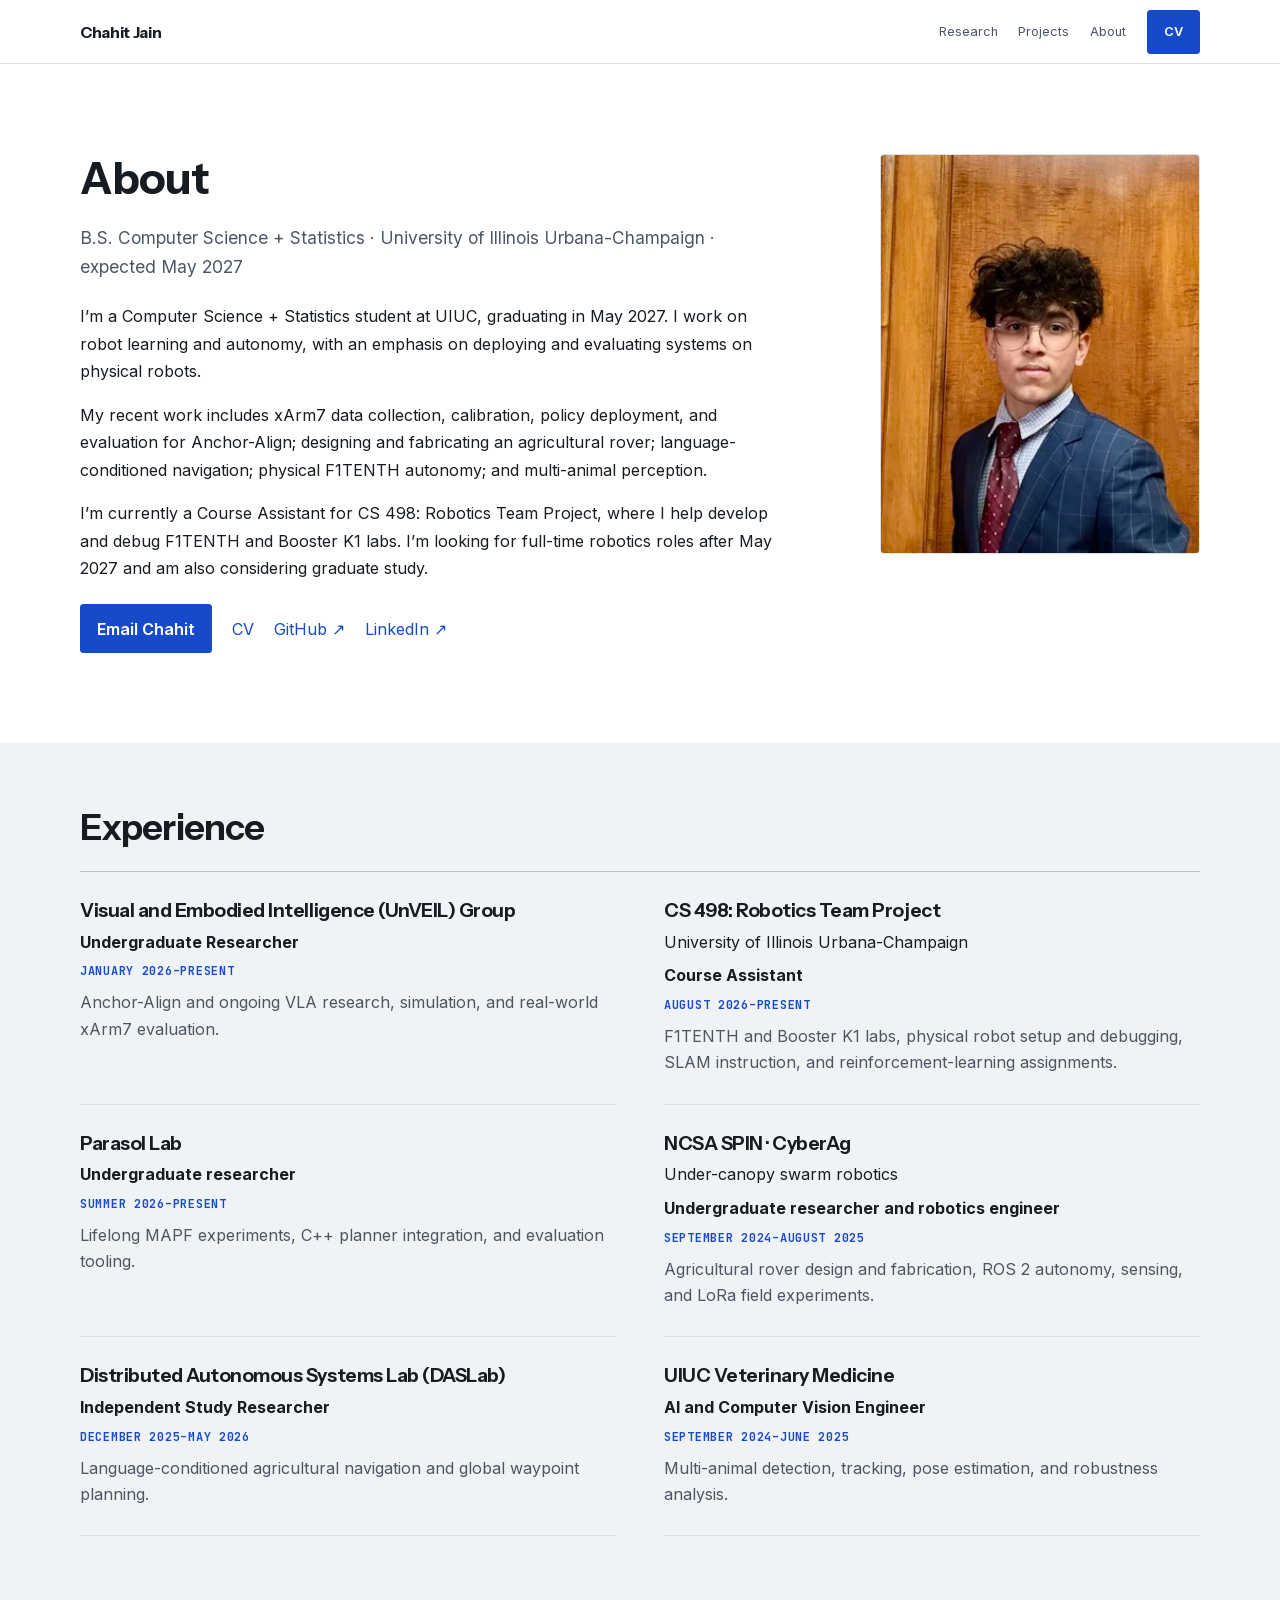
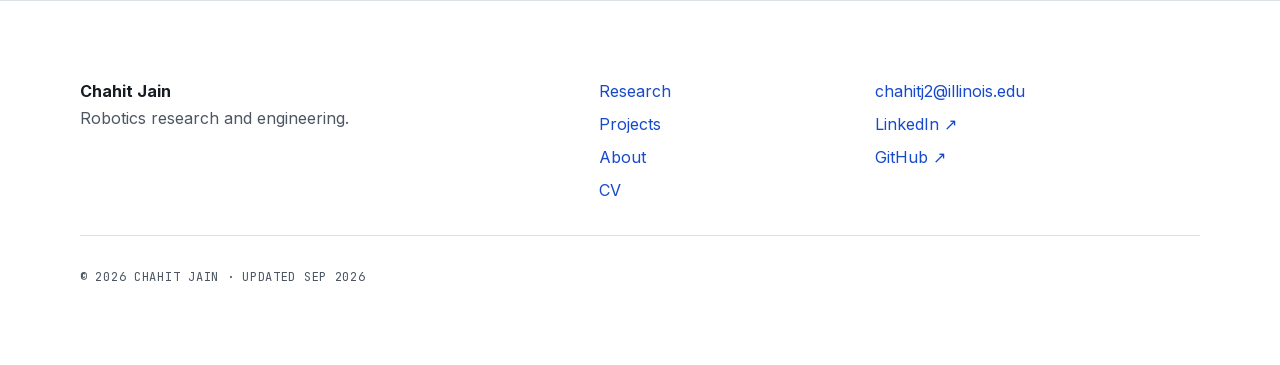
==== about/index.html @ bf48bc93 "Publish portfolio" ====
<!DOCTYPE html><html lang="en"> <head><meta charset="UTF-8"><meta name="viewport" content="width=device-width"><meta name="description" content="Chahit Jain is a UIUC Computer Science + Statistics student working on robot learning, autonomy, physical robotics, perception, and planning."><link rel="canonical" href="https://chahitj.github.io/about/"><link rel="icon" href="/favicon.svg" type="image/svg+xml"><link rel="preload" href="/fonts/instrument-sans-latin.woff2" as="font" type="font/woff2" crossorigin><link rel="preload" href="/fonts/inter-latin.woff2" as="font" type="font/woff2" crossorigin><link rel="preload" href="/fonts/jetbrains-mono-latin.woff2" as="font" type="font/woff2" crossorigin><meta property="og:title" content="About — Chahit Jain"><meta property="og:description" content="Chahit Jain is a UIUC Computer Science + Statistics student working on robot learning, autonomy, physical robotics, perception, and planning."><meta property="og:type" content="website"><meta property="og:url" content="https://chahitj.github.io/about/"><meta property="og:image" content="https://chahitj.github.io/og-default.svg"><meta name="twitter:card" content="summary_large_image"><title>About — Chahit Jain</title><style>.about-hero[data-astro-cid-kh7btl4r]{display:grid;grid-template-columns:minmax(0,1fr) minmax(16rem,20rem);gap:clamp(2.5rem,7vw,6.5rem);align-items:start;padding-block:clamp(3rem,7vw,6rem)}.about-copy[data-astro-cid-kh7btl4r]{display:grid;gap:1.35rem;max-width:49rem}.degree[data-astro-cid-kh7btl4r]{max-width:48rem;color:var(--text-secondary);font-size:clamp(1rem,1.35vw,1.12rem)}.biography[data-astro-cid-kh7btl4r]{display:grid;gap:1rem;max-width:47rem;font-size:1rem;line-height:1.72}.portrait[data-astro-cid-kh7btl4r]{aspect-ratio:4 / 5;overflow:hidden;margin:0;border:1px solid var(--border);border-radius:4px;background:var(--bg-subtle)}.portrait[data-astro-cid-kh7btl4r] img{width:100%;height:100%;object-fit:cover;object-position:50% 42%}.timeline-section[data-astro-cid-kh7btl4r]{background:var(--bg-subtle)}.section-heading[data-astro-cid-kh7btl4r]{margin-bottom:1.5rem}.timeline[data-astro-cid-kh7btl4r]{display:grid;grid-template-columns:repeat(2,minmax(0,1fr));gap:0 3rem;padding:0;margin:0;border-top:1px solid var(--border-strong);list-style:none}.timeline[data-astro-cid-kh7btl4r] li[data-astro-cid-kh7btl4r]{display:grid;gap:.45rem;align-content:start;padding:1.75rem 0;border-bottom:1px solid var(--border)}.timeline[data-astro-cid-kh7btl4r] li[data-astro-cid-kh7btl4r]>p[data-astro-cid-kh7btl4r]:not(.eyebrow){max-width:58ch}@media(max-width:48rem){.about-hero[data-astro-cid-kh7btl4r]{grid-template-columns:1fr;gap:2rem;padding-block:2.25rem 3rem}.portrait[data-astro-cid-kh7btl4r]{grid-row:1;width:min(72vw,18rem)}.about-copy[data-astro-cid-kh7btl4r]{grid-row:2}.timeline[data-astro-cid-kh7btl4r]{grid-template-columns:1fr}}
</style><link rel="stylesheet" href="/_astro/BaseLayout.WH2RBpes.css"></head> <body> <a class="skip-link" href="#main">Skip to main content</a> <header class="site-header" data-header data-astro-cid-4z36i57k> <div class="container header-inner" data-astro-cid-4z36i57k> <a class="wordmark" href="/" data-astro-cid-4z36i57k>Chahit Jain</a> <nav class="desktop-nav" aria-label="Main" data-astro-cid-4z36i57k> <a href="/research" data-astro-cid-4z36i57k> Research </a><a href="/work" data-astro-cid-4z36i57k> Projects </a><a href="/about" data-astro-cid-4z36i57k> About </a> <a class="button" href="/cv" data-astro-cid-4z36i57k>CV</a> </nav> <a class="mobile-cv" href="/cv" data-astro-cid-4z36i57k>CV ↗</a> <button class="menu-button" type="button" aria-expanded="false" aria-controls="mobile-navigation" data-menu-toggle data-astro-cid-4z36i57k><span class="sr-only" data-astro-cid-4z36i57k>Open navigation</span><span aria-hidden="true" data-astro-cid-4z36i57k>Menu</span></button> </div> <nav id="mobile-navigation" class="mobile-nav" aria-label="Mobile" hidden data-mobile-menu data-astro-cid-4z36i57k> <div class="container mobile-links" data-astro-cid-4z36i57k> <a href="/research" data-astro-cid-4z36i57k> Research </a><a href="/work" data-astro-cid-4z36i57k> Projects </a><a href="/about" data-astro-cid-4z36i57k> About </a> <a href="/cv" data-astro-cid-4z36i57k>CV <span aria-hidden="true" data-astro-cid-4z36i57k>↓</span></a> <a href="mailto:chahitj2@illinois.edu" data-astro-cid-4z36i57k>Email ↗</a> <a href="https://www.linkedin.com/in/chahitj" data-astro-cid-4z36i57k>LinkedIn ↗</a> <a href="https://github.com/cj-innit-07" data-astro-cid-4z36i57k>GitHub ↗</a> </div> </nav> </header> <main id="main"> <header class="container about-hero" data-astro-cid-kh7btl4r> <div class="about-copy" data-astro-cid-kh7btl4r> <h1 data-astro-cid-kh7btl4r>About</h1> <p class="degree" data-astro-cid-kh7btl4r>
B.S. Computer Science + Statistics · University of Illinois
        Urbana-Champaign · expected May 2027
</p> <div class="biography" data-astro-cid-kh7btl4r> <p data-astro-cid-kh7btl4r>
I’m a Computer Science + Statistics student at UIUC, graduating in May
          2027. I work on robot learning and autonomy, with an emphasis on
          deploying and evaluating systems on physical robots.
</p> <p data-astro-cid-kh7btl4r>
My recent work includes xArm7 data collection, calibration, policy
          deployment, and evaluation for Anchor-Align; designing and fabricating
          an agricultural rover; language-conditioned navigation; physical
          F1TENTH autonomy; and multi-animal perception.
</p> <p data-astro-cid-kh7btl4r>
I’m currently a Course Assistant for CS 498: Robotics Team Project,
          where I help develop and debug F1TENTH and Booster K1 labs. I’m
          looking for full-time robotics roles after May 2027 and am also
          considering graduate study.
</p> </div> <nav class="link-row" aria-label="Contact and CV" data-astro-cid-kh7btl4r> <a class="button" href="mailto:chahitj2@illinois.edu" data-astro-cid-kh7btl4r>Email Chahit</a> <a href="/cv" data-astro-cid-kh7btl4r>CV</a> <a href="https://github.com/cj-innit-07" rel="me noopener" data-astro-cid-kh7btl4r>GitHub <span aria-hidden="true" data-astro-cid-kh7btl4r>↗</span></a> <a href="https://www.linkedin.com/in/chahitj" rel="me noopener" data-astro-cid-kh7btl4r>LinkedIn <span aria-hidden="true" data-astro-cid-kh7btl4r>↗</span></a> </nav> </div> <figure class="portrait" data-astro-cid-kh7btl4r> <img src="/_astro/chahit-jain-headshot.BB_zBjv8_Z1ntAeG.webp" srcset="/_astro/chahit-jain-headshot.BB_zBjv8_12FA2o.webp 320w, /_astro/chahit-jain-headshot.BB_zBjv8_Z1XUGkD.webp 480w, /_astro/chahit-jain-headshot.BB_zBjv8_Z2ogy0Y.webp 640w" alt="Portrait of Chahit Jain." sizes="(max-width: 767px) 72vw, 320px" loading="eager" decoding="async" data-astro-cid-kh7btl4r="true" width="1261" height="1486"> </figure> </header> <section class="section timeline-section" aria-labelledby="experience-heading" data-astro-cid-kh7btl4r> <div class="container" data-astro-cid-kh7btl4r> <div class="section-heading" data-astro-cid-kh7btl4r> <h2 id="experience-heading" data-astro-cid-kh7btl4r>Experience</h2> </div> <ol class="timeline" data-astro-cid-kh7btl4r> <li data-astro-cid-kh7btl4r> <h3 data-astro-cid-kh7btl4r>Visual and Embodied Intelligence (UnVEIL) Group</h3>  <strong data-astro-cid-kh7btl4r>Undergraduate Researcher</strong> <p class="eyebrow" data-astro-cid-kh7btl4r>January 2026–Present</p> <p class="muted" data-astro-cid-kh7btl4r>Anchor-Align and ongoing VLA research, simulation, and real-world xArm7 evaluation.</p> </li><li data-astro-cid-kh7btl4r> <h3 data-astro-cid-kh7btl4r>CS 498: Robotics Team Project</h3> <p data-astro-cid-kh7btl4r>University of Illinois Urbana-Champaign</p> <strong data-astro-cid-kh7btl4r>Course Assistant</strong> <p class="eyebrow" data-astro-cid-kh7btl4r>August 2026–Present</p> <p class="muted" data-astro-cid-kh7btl4r>F1TENTH and Booster K1 labs, physical robot setup and debugging, SLAM instruction, and reinforcement-learning assignments.</p> </li><li data-astro-cid-kh7btl4r> <h3 data-astro-cid-kh7btl4r>Parasol Lab</h3>  <strong data-astro-cid-kh7btl4r>Undergraduate researcher</strong> <p class="eyebrow" data-astro-cid-kh7btl4r>Summer 2026–Present</p> <p class="muted" data-astro-cid-kh7btl4r>Lifelong MAPF experiments, C++ planner integration, and evaluation tooling.</p> </li><li data-astro-cid-kh7btl4r> <h3 data-astro-cid-kh7btl4r>NCSA SPIN · CyberAg</h3> <p data-astro-cid-kh7btl4r>Under-canopy swarm robotics</p> <strong data-astro-cid-kh7btl4r>Undergraduate researcher and robotics engineer</strong> <p class="eyebrow" data-astro-cid-kh7btl4r>September 2024–August 2025</p> <p class="muted" data-astro-cid-kh7btl4r>Agricultural rover design and fabrication, ROS 2 autonomy, sensing, and LoRa field experiments.</p> </li><li data-astro-cid-kh7btl4r> <h3 data-astro-cid-kh7btl4r>Distributed Autonomous Systems Lab (DASLab)</h3>  <strong data-astro-cid-kh7btl4r>Independent Study Researcher</strong> <p class="eyebrow" data-astro-cid-kh7btl4r>December 2025–May 2026</p> <p class="muted" data-astro-cid-kh7btl4r>Language-conditioned agricultural navigation and global waypoint planning.</p> </li><li data-astro-cid-kh7btl4r> <h3 data-astro-cid-kh7btl4r>UIUC Veterinary Medicine</h3>  <strong data-astro-cid-kh7btl4r>AI and Computer Vision Engineer</strong> <p class="eyebrow" data-astro-cid-kh7btl4r>September 2024–June 2025</p> <p class="muted" data-astro-cid-kh7btl4r>Multi-animal detection, tracking, pose estimation, and robustness analysis.</p> </li> </ol> </div> </section> </main> <footer class="footer" data-astro-cid-ld7f7lcz> <div class="container footer-grid" data-astro-cid-ld7f7lcz> <div data-astro-cid-ld7f7lcz> <strong data-astro-cid-ld7f7lcz>Chahit Jain</strong><p class="muted" data-astro-cid-ld7f7lcz>
Robotics research and engineering.
</p> </div> <nav aria-label="Footer" data-astro-cid-ld7f7lcz> <a href="/research" data-astro-cid-ld7f7lcz>Research</a><a href="/work" data-astro-cid-ld7f7lcz>Projects</a><a href="/about" data-astro-cid-ld7f7lcz>About</a><a href="/cv" data-astro-cid-ld7f7lcz>CV</a> </nav> <div data-astro-cid-ld7f7lcz> <a href="mailto:chahitj2@illinois.edu" data-astro-cid-ld7f7lcz>chahitj2@illinois.edu</a><a href="https://www.linkedin.com/in/chahitj" rel="noopener" data-astro-cid-ld7f7lcz>LinkedIn <span aria-hidden="true" data-astro-cid-ld7f7lcz>↗</span></a><a href="https://github.com/cj-innit-07" rel="noopener" data-astro-cid-ld7f7lcz>GitHub <span aria-hidden="true" data-astro-cid-ld7f7lcz>↗</span></a> </div> <p class="meta muted" data-astro-cid-ld7f7lcz>
© 2026 Chahit Jain · Updated Sep 2026 </p> </div> </footer> <script type="module">(()=>{const u=document.querySelector("[data-header]"),o=document.querySelector("[data-menu-toggle]"),r=document.querySelector("[data-mobile-menu]"),i=()=>u?.classList.toggle("scrolled",window.scrollY>40);i(),window.addEventListener("scroll",i,{passive:!0});const s=()=>{!o||!r||(o.setAttribute("aria-expanded","false"),r.hidden=!0,document.body.classList.remove("menu-open"),o.focus())};o?.addEventListener("click",()=>{if(!r)return;const e=o.getAttribute("aria-expanded")!=="true";o.setAttribute("aria-expanded",String(e)),r.hidden=!e,document.body.classList.toggle("menu-open",e),e&&r.querySelector("a")?.focus()}),document.addEventListener("keydown",e=>{if(e.key==="Escape"&&!r?.hidden&&s(),e.key==="Tab"&&r&&!r.hidden){const a=[...r.querySelectorAll("a[href]")],t=a[0],c=a.at(-1);e.shiftKey&&document.activeElement===t?(e.preventDefault(),c?.focus()):!e.shiftKey&&document.activeElement===c&&(e.preventDefault(),t?.focus())}}),matchMedia("(min-width: 961px)").addEventListener("change",e=>{e.matches&&r&&!r.hidden&&s()}),document.querySelectorAll("[data-copy-bibtex]").forEach(e=>{e.addEventListener("click",async()=>{const a=e.closest("[data-citation]")?.querySelector("pre");if(a){e.textContent="Copied",window.setTimeout(()=>{e.textContent="Copy BibTeX"},1600);try{await navigator.clipboard.writeText(a.textContent??"")}catch{e.textContent="Copy unavailable",e.title="Open the BibTeX citation and copy it manually."}}})});const n=[...document.querySelectorAll("[data-filter]")],m=[...document.querySelectorAll("[data-project-card]")],l=e=>{n.forEach(t=>t.setAttribute("aria-pressed",String(t.dataset.filter===e))),m.forEach(t=>{t.hidden=e!=="all"&&!(t.dataset.categories??"").split(" ").includes(e)});const a=new URL(window.location.href);e==="all"?a.searchParams.delete("type"):a.searchParams.set("type",e),history.replaceState({},"",a)};n.forEach(e=>e.addEventListener("click",()=>l(e.dataset.filter??"all")));const d=new URLSearchParams(location.search).get("type");d&&l(d),document.querySelectorAll("[data-overlay-toggle]").forEach(e=>e.addEventListener("click",()=>{const t=e.closest("[data-overlay]")?.querySelector("img");if(!t)return;const c=e.getAttribute("aria-pressed")!=="true";e.setAttribute("aria-pressed",String(c)),t.src=c?t.dataset.overlay??t.src:t.dataset.base??t.src,e.textContent=c?"Show raw image":"Show attention overlay"})),document.querySelectorAll("[data-comparison-range]").forEach(e=>{const a=e.closest("[data-comparison]"),t=()=>{a?.style.setProperty("--reveal",`${e.value}%`),e.setAttribute("aria-valuetext",`${e.value}% comparison`)};e.addEventListener("input",t),t()}),document.querySelectorAll("[data-lightbox-open]").forEach(e=>{e.addEventListener("click",()=>{const a=e.getAttribute("data-lightbox-open"),t=a?document.getElementById(a):void 0;t instanceof HTMLDialogElement&&t.showModal()})}),document.querySelectorAll("[data-lightbox]").forEach(e=>{e.querySelector("[data-lightbox-close]")?.addEventListener("click",()=>e.close()),e.addEventListener("click",a=>{a.target===e&&e.close()})})})();</script> </body> </html>
---- _astro/BaseLayout.WH2RBpes.css ----
.site-header[data-astro-cid-4z36i57k]{position:sticky;z-index:50;top:0;height:64px;border-bottom:1px solid transparent;background:#fff;border-bottom-color:var(--border)}.site-header[data-astro-cid-4z36i57k].scrolled{border-color:var(--border);box-shadow:0 1px 2px #0000000a}.header-inner[data-astro-cid-4z36i57k]{display:flex;height:64px;align-items:center;justify-content:space-between}.wordmark[data-astro-cid-4z36i57k]{min-height:44px;display:flex;align-items:center;gap:.8rem;color:var(--text);font-family:var(--font-display);font-weight:680;letter-spacing:-.02em;text-decoration:none}.desktop-nav[data-astro-cid-4z36i57k]{display:flex;align-items:center;gap:1.3rem;font-size:.8rem}.brand-symbol[data-astro-cid-4z36i57k]{color:#fff;background:var(--text);width:34px;height:34px;display:grid;place-content:center;font-size:1.1rem;letter-spacing:-.06em;border-radius:4px}.mobile-cv[data-astro-cid-4z36i57k]{display:none}.desktop-nav[data-astro-cid-4z36i57k] .button[data-astro-cid-4z36i57k]{gap:1rem;border-radius:3px}.desktop-nav[data-astro-cid-4z36i57k]>a[data-astro-cid-4z36i57k]:not(.button){min-height:44px;display:inline-flex;align-items:center;color:var(--text-secondary);text-decoration:none}.desktop-nav[data-astro-cid-4z36i57k]>a[data-astro-cid-4z36i57k]:not(.button):hover,.desktop-nav[data-astro-cid-4z36i57k] a[data-astro-cid-4z36i57k][aria-current=page]{box-shadow:inset 0 -1px var(--accent)}.desktop-nav[data-astro-cid-4z36i57k] a[data-astro-cid-4z36i57k][aria-current=page]{color:var(--accent)}.menu-button[data-astro-cid-4z36i57k]{display:none;min-width:44px;min-height:44px;border:0;border-bottom:1px solid var(--border-strong);border-radius:0;background:transparent;color:var(--text);font:600 .78rem var(--font-mono);letter-spacing:.06em;text-transform:uppercase}.mobile-nav[data-astro-cid-4z36i57k]{position:fixed;inset:64px 0 0;min-height:calc(100dvh - 64px);background:var(--bg)}.mobile-links[data-astro-cid-4z36i57k]{display:grid;padding-block:1rem}.mobile-links[data-astro-cid-4z36i57k] a[data-astro-cid-4z36i57k]{display:flex;min-height:64px;align-items:center;border-bottom:1px solid var(--border);color:var(--text);font:600 1.5rem var(--font-display);text-decoration:none}@media(max-width:60rem){.desktop-nav[data-astro-cid-4z36i57k]{display:none}.menu-button[data-astro-cid-4z36i57k]{display:inline-flex;align-items:center;justify-content:center}.mobile-cv[data-astro-cid-4z36i57k]{display:inline-flex;align-items:center;min-height:44px;padding:.5rem;margin-left:auto;margin-right:1rem;font-size:.8rem;font-weight:650}.mobile-nav[data-astro-cid-4z36i57k]{overflow-y:auto}}.footer[data-astro-cid-ld7f7lcz]{padding-block:clamp(3rem,6vw,5rem);border-top:1px solid var(--border)}.footer-grid[data-astro-cid-ld7f7lcz]{display:grid;grid-template-columns:1.5fr .75fr 1fr;gap:2rem}.footer[data-astro-cid-ld7f7lcz] nav[data-astro-cid-ld7f7lcz],.footer-grid[data-astro-cid-ld7f7lcz]>div[data-astro-cid-ld7f7lcz]:nth-child(3){display:grid;align-content:start;gap:.4rem}.footer[data-astro-cid-ld7f7lcz] .meta[data-astro-cid-ld7f7lcz]{grid-column:1/-1;padding-top:2rem;border-top:1px solid var(--border)}@media(max-width:48rem){.footer-grid[data-astro-cid-ld7f7lcz]{grid-template-columns:1fr}}@layer properties{@supports (((-webkit-hyphens:none)) and (not (margin-trim:inline))) or ((-moz-orient:inline) and (not (color:rgb(from red r g b)))){*,:before,:after,::backdrop{--tw-rotate-x:initial;--tw-rotate-y:initial;--tw-rotate-z:initial;--tw-skew-x:initial;--tw-skew-y:initial;--tw-border-style:solid;--tw-ordinal:initial;--tw-slashed-zero:initial;--tw-numeric-figure:initial;--tw-numeric-spacing:initial;--tw-numeric-fraction:initial;--tw-shadow:0 0 #0000;--tw-shadow-color:initial;--tw-shadow-alpha:100%;--tw-inset-shadow:0 0 #0000;--tw-inset-shadow-color:initial;--tw-inset-shadow-alpha:100%;--tw-ring-color:initial;--tw-ring-shadow:0 0 #0000;--tw-inset-ring-color:initial;--tw-inset-ring-shadow:0 0 #0000;--tw-ring-inset:initial;--tw-ring-offset-width:0px;--tw-ring-offset-color:#fff;--tw-ring-offset-shadow:0 0 #0000;--tw-outline-style:solid;--tw-blur:initial;--tw-brightness:initial;--tw-contrast:initial;--tw-grayscale:initial;--tw-hue-rotate:initial;--tw-invert:initial;--tw-opacity:initial;--tw-saturate:initial;--tw-sepia:initial;--tw-drop-shadow:initial;--tw-drop-shadow-color:initial;--tw-drop-shadow-alpha:100%;--tw-drop-shadow-size:initial;--tw-backdrop-blur:initial;--tw-backdrop-brightness:initial;--tw-backdrop-contrast:initial;--tw-backdrop-grayscale:initial;--tw-backdrop-hue-rotate:initial;--tw-backdrop-invert:initial;--tw-backdrop-opacity:initial;--tw-backdrop-saturate:initial;--tw-backdrop-sepia:initial}}}@layer theme{:root,:host{--font-sans:-apple-system, BlinkMacSystemFont, "Segoe UI", Roboto, "Helvetica Neue", "Noto Sans", Arial, sans-serif, "Apple Color Emoji", "Segoe UI Emoji", "Segoe UI Symbol", "Noto Color Emoji";--font-mono:ui-monospace, SFMono-Regular, Menlo, Monaco, Consolas, "Liberation Mono", "Courier New", monospace;--default-transition-duration:.15s;--default-transition-timing-function:cubic-bezier(.4, 0, .2, 1);--default-font-family:var(--font-sans);--default-mono-font-family:var(--font-mono)}}@layer base{*,:after,:before,::backdrop{box-sizing:border-box;border:0 solid;margin:0;padding:0}::file-selector-button{box-sizing:border-box;border:0 solid;margin:0;padding:0}html,:host{-webkit-text-size-adjust:100%;tab-size:4;line-height:1.5;font-family:var(--default-font-family,-apple-system, BlinkMacSystemFont, "Segoe UI", Roboto, "Helvetica Neue", "Noto Sans", Arial, sans-serif, "Apple Color Emoji", "Segoe UI Emoji", "Segoe UI Symbol", "Noto Color Emoji");font-feature-settings:var(--default-font-feature-settings,normal);font-variation-settings:var(--default-font-variation-settings,normal);-webkit-tap-highlight-color:transparent}hr{height:0;color:inherit;border-top-width:1px}abbr:where([title]){-webkit-text-decoration:underline dotted;text-decoration:underline dotted}h1,h2,h3,h4,h5,h6{font-size:inherit;font-weight:inherit}a{color:inherit;-webkit-text-decoration:inherit;text-decoration:inherit}b,strong{font-weight:bolder}code,kbd,samp,pre{font-family:var(--default-mono-font-family,ui-monospace, SFMono-Regular, Menlo, Monaco, Consolas, "Liberation Mono", "Courier New", monospace);font-feature-settings:var(--default-mono-font-feature-settings,normal);font-variation-settings:var(--default-mono-font-variation-settings,normal);font-size:1em}small{font-size:80%}sub,sup{vertical-align:baseline;font-size:75%;line-height:0;position:relative}sub{bottom:-.25em}sup{top:-.5em}table{text-indent:0;border-color:inherit;border-collapse:collapse}:-moz-focusring:where(:not(iframe)){outline:auto}progress{vertical-align:baseline}summary{display:list-item}ol,ul,menu{list-style:none}img,svg,video,canvas,audio,iframe,embed,object{vertical-align:middle;display:block}img,video{max-width:100%;height:auto}button,input,select,optgroup,textarea{font:inherit;font-feature-settings:inherit;font-variation-settings:inherit;letter-spacing:inherit;color:inherit;opacity:1;background-color:#0000;border-radius:0}::file-selector-button{font:inherit;font-feature-settings:inherit;font-variation-settings:inherit;letter-spacing:inherit;color:inherit;opacity:1;background-color:#0000;border-radius:0}:where(select:is([multiple],[size])) optgroup{font-weight:bolder}:where(select:is([multiple],[size])) optgroup option{padding-inline-start:20px}::file-selector-button{margin-inline-end:4px}::placeholder{opacity:1}@supports (not ((-webkit-appearance:-apple-pay-button))) or (contain-intrinsic-size:1px){::placeholder{color:currentColor}@supports (color:color-mix(in lab,red,red)){::placeholder{color:color-mix(in oklab,currentcolor 50%,transparent)}}}textarea{resize:vertical}::-webkit-search-decoration{-webkit-appearance:none}::-webkit-date-and-time-value{min-height:1lh;text-align:inherit}::-webkit-datetime-edit{display:inline-flex}::-webkit-datetime-edit-fields-wrapper{padding:0}::-webkit-datetime-edit{padding-block:0}::-webkit-datetime-edit-year-field{padding-block:0}::-webkit-datetime-edit-month-field{padding-block:0}::-webkit-datetime-edit-day-field{padding-block:0}::-webkit-datetime-edit-hour-field{padding-block:0}::-webkit-datetime-edit-minute-field{padding-block:0}::-webkit-datetime-edit-second-field{padding-block:0}::-webkit-datetime-edit-millisecond-field{padding-block:0}::-webkit-datetime-edit-meridiem-field{padding-block:0}::-webkit-calendar-picker-indicator{line-height:1}:-moz-ui-invalid{box-shadow:none}button,input:where([type=button],[type=reset],[type=submit]){appearance:button}::file-selector-button{appearance:button}::-webkit-inner-spin-button{height:auto}::-webkit-outer-spin-button{height:auto}[hidden]:where(:not([hidden=until-found])){display:none!important}}@layer components;@layer utilities{.\!visible{visibility:visible!important}.collapse{visibility:collapse}.visible{visibility:visible}.sr-only{clip-path:inset(50%);white-space:nowrap;border-width:0;width:1px;height:1px;margin:-1px;padding:0;position:absolute;overflow:hidden}.fixed{position:fixed}.relative{position:relative}.static{position:static}.sticky{position:sticky}.isolate{isolation:isolate}.container{width:100%}@media(min-width:40rem){.container{max-width:40rem}}@media(min-width:48rem){.container{max-width:48rem}}@media(min-width:64rem){.container{max-width:64rem}}@media(min-width:80rem){.container{max-width:80rem}}@media(min-width:96rem){.container{max-width:96rem}}.block{display:block}.contents{display:contents}.flex{display:flex}.grid{display:grid}.hidden{display:none}.inline{display:inline}.table{display:table}.flex-shrink,.shrink{flex-shrink:1}.border-collapse{border-collapse:collapse}.transform{transform:var(--tw-rotate-x,) var(--tw-rotate-y,) var(--tw-rotate-z,) var(--tw-skew-x,) var(--tw-skew-y,)}.resize{resize:both}.flex-wrap{flex-wrap:wrap}.rounded{border-radius:.25rem}.border{border-style:var(--tw-border-style);border-width:1px}.text-wrap{text-wrap:wrap}.uppercase{text-transform:uppercase}.italic{font-style:italic}.ordinal{--tw-ordinal:ordinal;font-variant-numeric:var(--tw-ordinal,) var(--tw-slashed-zero,) var(--tw-numeric-figure,) var(--tw-numeric-spacing,) var(--tw-numeric-fraction,)}.underline{text-decoration-line:underline}.shadow{--tw-shadow:0 1px 3px 0 var(--tw-shadow-color,#0000001a), 0 1px 2px -1px var(--tw-shadow-color,#0000001a);box-shadow:var(--tw-inset-shadow),var(--tw-inset-ring-shadow),var(--tw-ring-offset-shadow),var(--tw-ring-shadow),var(--tw-shadow)}.ring{--tw-ring-shadow:var(--tw-ring-inset,) 0 0 0 calc(1px + var(--tw-ring-offset-width)) var(--tw-ring-color,currentcolor);box-shadow:var(--tw-inset-shadow),var(--tw-inset-ring-shadow),var(--tw-ring-offset-shadow),var(--tw-ring-shadow),var(--tw-shadow)}.outline{outline-style:var(--tw-outline-style);outline-width:1px}.blur{--tw-blur:blur(8px);filter:var(--tw-blur,) var(--tw-brightness,) var(--tw-contrast,) var(--tw-grayscale,) var(--tw-hue-rotate,) var(--tw-invert,) var(--tw-saturate,) var(--tw-sepia,) var(--tw-drop-shadow,)}.grayscale{--tw-grayscale:grayscale(100%);filter:var(--tw-blur,) var(--tw-brightness,) var(--tw-contrast,) var(--tw-grayscale,) var(--tw-hue-rotate,) var(--tw-invert,) var(--tw-saturate,) var(--tw-sepia,) var(--tw-drop-shadow,)}.filter{filter:var(--tw-blur,) var(--tw-brightness,) var(--tw-contrast,) var(--tw-grayscale,) var(--tw-hue-rotate,) var(--tw-invert,) var(--tw-saturate,) var(--tw-sepia,) var(--tw-drop-shadow,)}.backdrop-filter{-webkit-backdrop-filter:var(--tw-backdrop-blur,) var(--tw-backdrop-brightness,) var(--tw-backdrop-contrast,) var(--tw-backdrop-grayscale,) var(--tw-backdrop-hue-rotate,) var(--tw-backdrop-invert,) var(--tw-backdrop-opacity,) var(--tw-backdrop-saturate,) var(--tw-backdrop-sepia,);backdrop-filter:var(--tw-backdrop-blur,) var(--tw-backdrop-brightness,) var(--tw-backdrop-contrast,) var(--tw-backdrop-grayscale,) var(--tw-backdrop-hue-rotate,) var(--tw-backdrop-invert,) var(--tw-backdrop-opacity,) var(--tw-backdrop-saturate,) var(--tw-backdrop-sepia,)}.transition{transition-property:color,background-color,border-color,outline-color,text-decoration-color,fill,stroke,--tw-gradient-from,--tw-gradient-via,--tw-gradient-to,opacity,box-shadow,transform,translate,scale,rotate,filter,-webkit-backdrop-filter,backdrop-filter,display,content-visibility,overlay,pointer-events;transition-timing-function:var(--tw-ease,var(--default-transition-timing-function));transition-duration:var(--tw-duration,var(--default-transition-duration))}.\[data-reel-slide\]\:visible:is(data-reel-slide){visibility:visible}}:root{--bg:#fff;--bg-subtle:#f0f3f5;--bg-code:#f3f5f7;--text:#171c23;--text-secondary:#4c5663;--text-tertiary:#606a76;--border:#dce1e6;--border-strong:#b6c0cb;--accent:#1749cb;--accent-hover:#103695;--accent-subtle:#edf2ff;--result:#1f6f43;--caution:#8a5a00;--focus:#1749cb;--container:70rem;--reading:68ch;--font-display:"Instrument Sans Variable", "Arial Narrow", sans-serif;--font-body:"Inter Variable", Inter, sans-serif;--font-mono:"JetBrains Mono Variable", ui-monospace, monospace;--ease:cubic-bezier(.2, 0, .2, 1)}@font-face{font-family:Instrument Sans Variable;src:url(/fonts/instrument-sans-latin.woff2)format("woff2");font-weight:400 700;font-style:normal;font-display:optional}@font-face{font-family:Inter Variable;src:url(/fonts/inter-latin.woff2)format("woff2");font-weight:400 700;font-style:normal;font-display:optional}@font-face{font-family:JetBrains Mono Variable;src:url(/fonts/jetbrains-mono-latin.woff2)format("woff2");font-weight:400 700;font-style:normal;font-display:optional}*{box-sizing:border-box}html{scroll-behavior:smooth;background:var(--bg)}body{color:var(--text);background:var(--bg);font-family:var(--font-body);text-rendering:optimizelegibility;margin:0;font-size:1rem;line-height:1.65}body.menu-open{overflow:hidden}img,video,svg{max-width:100%;display:block}button,input{font:inherit}a{color:var(--accent);text-underline-offset:3px;text-decoration-thickness:1px}a:hover{color:var(--accent-hover);text-decoration-thickness:2px}:focus-visible{outline:2px solid var(--focus);outline-offset:2px}h1,h2,h3{font-family:var(--font-display);letter-spacing:-.025em;text-wrap:balance;margin:0;line-height:1.12}h1{font-size:clamp(2rem,3.5vw,2.75rem);font-weight:680}h2{font-size:clamp(1.65rem,2.8vw,2.25rem);font-weight:650}h3{font-size:1.2rem;font-weight:650}p{margin:0}.container{width:min(calc(100% - 3rem),var(--container));margin-inline:auto}.reading{width:min(100%,var(--reading))}.section{padding-block:clamp(2.5rem,5vw,4rem)}.section-heading{gap:.8rem;max-width:50rem;margin-bottom:clamp(2.25rem,5vw,3.5rem);display:grid}.eyebrow,.meta,.tag,.status{font-family:var(--font-mono);letter-spacing:.06em;text-transform:uppercase;font-size:.75rem}.eyebrow{color:var(--accent);font-weight:650}.muted{color:var(--text-secondary)}.button{border:1px solid var(--accent);background:var(--accent);color:#fff;border-radius:3px;justify-content:center;align-items:center;min-height:44px;padding:.65rem 1rem;font-weight:620;text-decoration:none;display:inline-flex}.button:hover{color:#fff;background:var(--accent-hover)}.button.secondary{border-color:var(--border-strong);color:var(--text);background:0 0}.button[aria-disabled=true]{cursor:not-allowed;border-color:var(--border);color:var(--text-tertiary);background:var(--bg-subtle)}.link-row{flex-wrap:wrap;align-items:center;gap:.75rem 1.25rem;display:flex}.tags{flex-wrap:wrap;gap:.5rem;margin:0;padding:0;list-style:none;display:flex}.tag{border-left:1px solid var(--accent);padding:.15rem .5rem}@supports (color:color-mix(in lab,red,red)){.tag{border-left:1px solid color-mix(in srgb,var(--accent) 35%,transparent)}}.tag{color:var(--accent);background:0 0;border-radius:0}.status{border:1px solid var(--border-strong);width:fit-content;color:var(--text-secondary);background:#fff;border-radius:4px;align-items:center;padding:.3rem .55rem;display:inline-flex}.status.ongoing,.status.course-project{color:var(--caution)}.card{background:0 0;border:0;border-radius:0;overflow:visible}.card-body{gap:.85rem;padding:1.25rem 0 0;display:grid}.card h3 a{color:var(--text);text-decoration:none}.card h3 a:hover{color:var(--accent);text-decoration:underline}.media-frame{border:1px solid var(--border);background:var(--bg-subtle);border-radius:5px;position:relative;overflow:hidden}.media-frame img{object-fit:cover;width:100%;height:100%}.media-badge{position:absolute;top:.75rem;left:.75rem}.placeholder-note{border-top:1px dashed var(--border-strong);color:var(--caution);font:.75rem/1.45 var(--font-mono);background:#fffaf0;padding:.7rem .9rem}.metric-grid{border-block:1px solid var(--border);background:0 0;grid-template-columns:repeat(auto-fit,minmax(10rem,1fr));gap:0;margin:0;padding:0;display:grid}.metric-grid>div{border-right:1px solid var(--border);background:0 0;padding:1.2rem 1.25rem 1.2rem 0}.metric-grid>div+div{padding-left:1.25rem}.metric-grid>div:last-child{border-right:0}.metric-grid dt{color:var(--text-tertiary);font:.72rem/1.4 var(--font-mono);text-transform:uppercase;letter-spacing:.05em}.metric-grid dd{font:600 1rem/1.4 var(--font-mono);margin:.35rem 0 0}.metric-grid small{color:var(--text-secondary);font:.75rem/1.5 var(--font-body);margin-top:.35rem;display:block}.grid{gap:1.5rem;display:grid}.grid.two{grid-template-columns:repeat(2,minmax(0,1fr))}.grid.three{grid-template-columns:repeat(3,minmax(0,1fr))}.surface{border:1px solid var(--border);background:var(--bg-subtle);border-radius:8px}.callout{border-left:3px solid var(--accent);background:var(--accent-subtle);padding:1.5rem}.prose{color:var(--text-secondary)}.prose p+p{margin-top:1rem}.prose h2{color:var(--text);margin:4rem 0 1.25rem}.prose h3{color:var(--text);margin:2rem 0 .75rem}.skip-link{z-index:100;background:var(--accent);color:#fff;padding:.6rem .9rem;position:fixed;top:.5rem;left:.5rem;translate:0 -150%}.skip-link:focus{translate:0}.sr-only{clip:rect(0,0,0,0);white-space:nowrap;border:0;width:1px;height:1px;margin:-1px;padding:0;position:absolute;overflow:hidden}@media(hover:hover)and (min-width:64rem){.card{transition:translate .16s var(--ease)}.card:hover{translate:0 -2px}.card:hover .media-frame{border-color:var(--border-strong)}}@media(max-width:64rem){.grid.three{grid-template-columns:repeat(2,minmax(0,1fr))}}@media(max-width:48rem){.container{width:min(calc(100% - 2rem),var(--container))}.grid.two,.grid.three{grid-template-columns:1fr}.section{padding-block:4.5rem}.metric-grid>div,.metric-grid>div+div{border-right:0;border-bottom:1px solid var(--border);padding:1rem 0}.metric-grid>div:last-child{border-bottom:0}}@media(prefers-reduced-motion:reduce){*,:before,:after{scroll-behavior:auto!important;transition-duration:.01ms!important;animation-duration:.01ms!important}}@property --tw-rotate-x{syntax:"*";inherits:false}@property --tw-rotate-y{syntax:"*";inherits:false}@property --tw-rotate-z{syntax:"*";inherits:false}@property --tw-skew-x{syntax:"*";inherits:false}@property --tw-skew-y{syntax:"*";inherits:false}@property --tw-border-style{syntax:"*";inherits:false;initial-value:solid}@property --tw-ordinal{syntax:"*";inherits:false}@property --tw-slashed-zero{syntax:"*";inherits:false}@property --tw-numeric-figure{syntax:"*";inherits:false}@property --tw-numeric-spacing{syntax:"*";inherits:false}@property --tw-numeric-fraction{syntax:"*";inherits:false}@property --tw-shadow{syntax:"*";inherits:false;initial-value:0 0 #0000}@property --tw-shadow-color{syntax:"*";inherits:false}@property --tw-shadow-alpha{syntax:"<percentage>";inherits:false;initial-value:100%}@property --tw-inset-shadow{syntax:"*";inherits:false;initial-value:0 0 #0000}@property --tw-inset-shadow-color{syntax:"*";inherits:false}@property --tw-inset-shadow-alpha{syntax:"<percentage>";inherits:false;initial-value:100%}@property --tw-ring-color{syntax:"*";inherits:false}@property --tw-ring-shadow{syntax:"*";inherits:false;initial-value:0 0 #0000}@property --tw-inset-ring-color{syntax:"*";inherits:false}@property --tw-inset-ring-shadow{syntax:"*";inherits:false;initial-value:0 0 #0000}@property --tw-ring-inset{syntax:"*";inherits:false}@property --tw-ring-offset-width{syntax:"<length>";inherits:false;initial-value:0}@property --tw-ring-offset-color{syntax:"*";inherits:false;initial-value:#fff}@property --tw-ring-offset-shadow{syntax:"*";inherits:false;initial-value:0 0 #0000}@property --tw-outline-style{syntax:"*";inherits:false;initial-value:solid}@property --tw-blur{syntax:"*";inherits:false}@property --tw-brightness{syntax:"*";inherits:false}@property --tw-contrast{syntax:"*";inherits:false}@property --tw-grayscale{syntax:"*";inherits:false}@property --tw-hue-rotate{syntax:"*";inherits:false}@property --tw-invert{syntax:"*";inherits:false}@property --tw-opacity{syntax:"*";inherits:false}@property --tw-saturate{syntax:"*";inherits:false}@property --tw-sepia{syntax:"*";inherits:false}@property --tw-drop-shadow{syntax:"*";inherits:false}@property --tw-drop-shadow-color{syntax:"*";inherits:false}@property --tw-drop-shadow-alpha{syntax:"<percentage>";inherits:false;initial-value:100%}@property --tw-drop-shadow-size{syntax:"*";inherits:false}@property --tw-backdrop-blur{syntax:"*";inherits:false}@property --tw-backdrop-brightness{syntax:"*";inherits:false}@property --tw-backdrop-contrast{syntax:"*";inherits:false}@property --tw-backdrop-grayscale{syntax:"*";inherits:false}@property --tw-backdrop-hue-rotate{syntax:"*";inherits:false}@property --tw-backdrop-invert{syntax:"*";inherits:false}@property --tw-backdrop-opacity{syntax:"*";inherits:false}@property --tw-backdrop-saturate{syntax:"*";inherits:false}@property --tw-backdrop-sepia{syntax:"*";inherits:false}
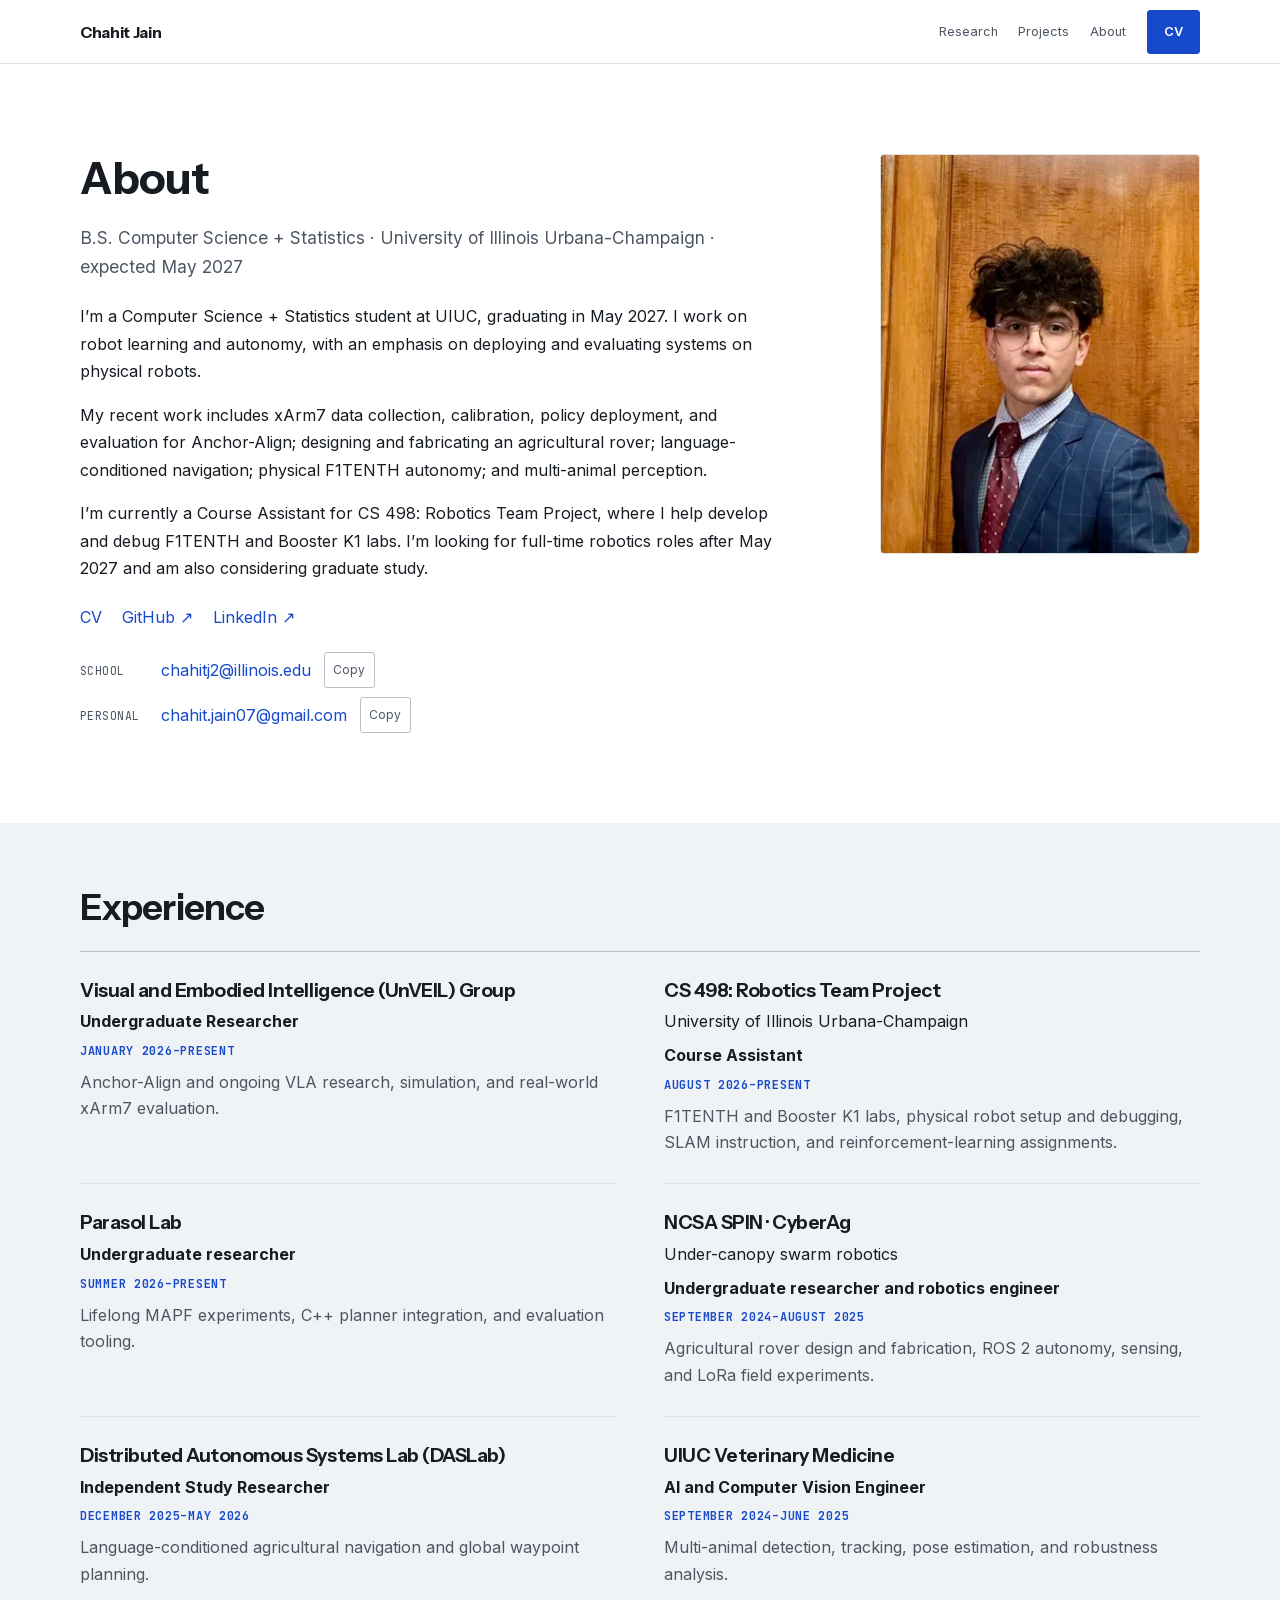
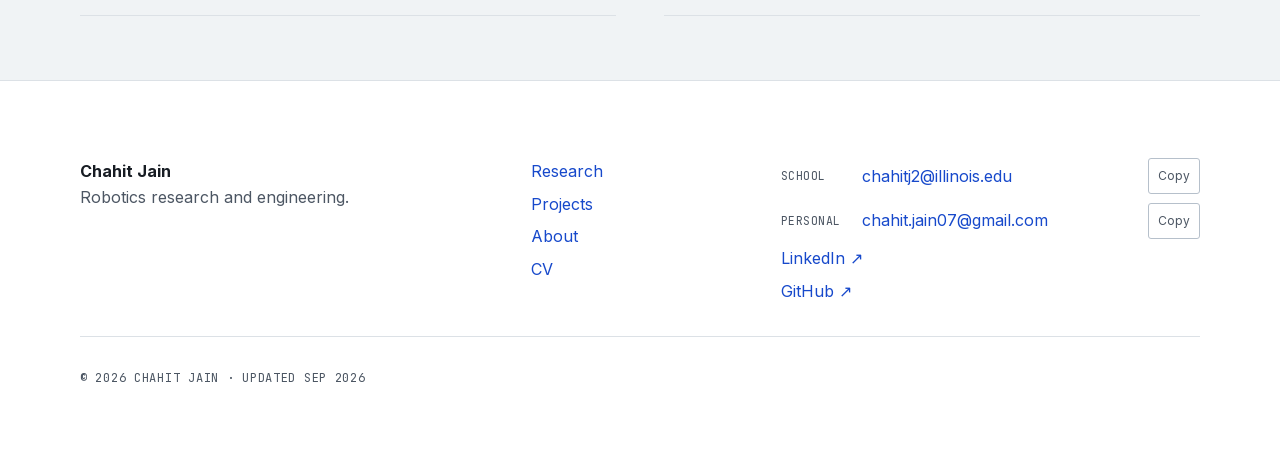
==== commit 2f04cd12: "Update portfolio" ====
--- a/about/index.html
+++ b/about/index.html
@@ -1,5 +1,5 @@
-<!DOCTYPE html><html lang="en"> <head><meta charset="UTF-8"><meta name="viewport" content="width=device-width"><meta name="description" content="Chahit Jain is a UIUC Computer Science + Statistics student working on robot learning, autonomy, physical robotics, perception, and planning."><link rel="canonical" href="https://chahitj.github.io/about/"><link rel="icon" href="/favicon.svg" type="image/svg+xml"><link rel="preload" href="/fonts/instrument-sans-latin.woff2" as="font" type="font/woff2" crossorigin><link rel="preload" href="/fonts/inter-latin.woff2" as="font" type="font/woff2" crossorigin><link rel="preload" href="/fonts/jetbrains-mono-latin.woff2" as="font" type="font/woff2" crossorigin><meta property="og:title" content="About — Chahit Jain"><meta property="og:description" content="Chahit Jain is a UIUC Computer Science + Statistics student working on robot learning, autonomy, physical robotics, perception, and planning."><meta property="og:type" content="website"><meta property="og:url" content="https://chahitj.github.io/about/"><meta property="og:image" content="https://chahitj.github.io/og-default.svg"><meta name="twitter:card" content="summary_large_image"><title>About — Chahit Jain</title><style>.about-hero[data-astro-cid-kh7btl4r]{display:grid;grid-template-columns:minmax(0,1fr) minmax(16rem,20rem);gap:clamp(2.5rem,7vw,6.5rem);align-items:start;padding-block:clamp(3rem,7vw,6rem)}.about-copy[data-astro-cid-kh7btl4r]{display:grid;gap:1.35rem;max-width:49rem}.degree[data-astro-cid-kh7btl4r]{max-width:48rem;color:var(--text-secondary);font-size:clamp(1rem,1.35vw,1.12rem)}.biography[data-astro-cid-kh7btl4r]{display:grid;gap:1rem;max-width:47rem;font-size:1rem;line-height:1.72}.portrait[data-astro-cid-kh7btl4r]{aspect-ratio:4 / 5;overflow:hidden;margin:0;border:1px solid var(--border);border-radius:4px;background:var(--bg-subtle)}.portrait[data-astro-cid-kh7btl4r] img{width:100%;height:100%;object-fit:cover;object-position:50% 42%}.timeline-section[data-astro-cid-kh7btl4r]{background:var(--bg-subtle)}.section-heading[data-astro-cid-kh7btl4r]{margin-bottom:1.5rem}.timeline[data-astro-cid-kh7btl4r]{display:grid;grid-template-columns:repeat(2,minmax(0,1fr));gap:0 3rem;padding:0;margin:0;border-top:1px solid var(--border-strong);list-style:none}.timeline[data-astro-cid-kh7btl4r] li[data-astro-cid-kh7btl4r]{display:grid;gap:.45rem;align-content:start;padding:1.75rem 0;border-bottom:1px solid var(--border)}.timeline[data-astro-cid-kh7btl4r] li[data-astro-cid-kh7btl4r]>p[data-astro-cid-kh7btl4r]:not(.eyebrow){max-width:58ch}@media(max-width:48rem){.about-hero[data-astro-cid-kh7btl4r]{grid-template-columns:1fr;gap:2rem;padding-block:2.25rem 3rem}.portrait[data-astro-cid-kh7btl4r]{grid-row:1;width:min(72vw,18rem)}.about-copy[data-astro-cid-kh7btl4r]{grid-row:2}.timeline[data-astro-cid-kh7btl4r]{grid-template-columns:1fr}}
-</style><link rel="stylesheet" href="/_astro/BaseLayout.WH2RBpes.css"></head> <body> <a class="skip-link" href="#main">Skip to main content</a> <header class="site-header" data-header data-astro-cid-4z36i57k> <div class="container header-inner" data-astro-cid-4z36i57k> <a class="wordmark" href="/" data-astro-cid-4z36i57k>Chahit Jain</a> <nav class="desktop-nav" aria-label="Main" data-astro-cid-4z36i57k> <a href="/research" data-astro-cid-4z36i57k> Research </a><a href="/work" data-astro-cid-4z36i57k> Projects </a><a href="/about" data-astro-cid-4z36i57k> About </a> <a class="button" href="/cv" data-astro-cid-4z36i57k>CV</a> </nav> <a class="mobile-cv" href="/cv" data-astro-cid-4z36i57k>CV ↗</a> <button class="menu-button" type="button" aria-expanded="false" aria-controls="mobile-navigation" data-menu-toggle data-astro-cid-4z36i57k><span class="sr-only" data-astro-cid-4z36i57k>Open navigation</span><span aria-hidden="true" data-astro-cid-4z36i57k>Menu</span></button> </div> <nav id="mobile-navigation" class="mobile-nav" aria-label="Mobile" hidden data-mobile-menu data-astro-cid-4z36i57k> <div class="container mobile-links" data-astro-cid-4z36i57k> <a href="/research" data-astro-cid-4z36i57k> Research </a><a href="/work" data-astro-cid-4z36i57k> Projects </a><a href="/about" data-astro-cid-4z36i57k> About </a> <a href="/cv" data-astro-cid-4z36i57k>CV <span aria-hidden="true" data-astro-cid-4z36i57k>↓</span></a> <a href="mailto:chahitj2@illinois.edu" data-astro-cid-4z36i57k>Email ↗</a> <a href="https://www.linkedin.com/in/chahitj" data-astro-cid-4z36i57k>LinkedIn ↗</a> <a href="https://github.com/cj-innit-07" data-astro-cid-4z36i57k>GitHub ↗</a> </div> </nav> </header> <main id="main"> <header class="container about-hero" data-astro-cid-kh7btl4r> <div class="about-copy" data-astro-cid-kh7btl4r> <h1 data-astro-cid-kh7btl4r>About</h1> <p class="degree" data-astro-cid-kh7btl4r>
+<!DOCTYPE html><html lang="en"> <head><meta charset="UTF-8"><meta name="viewport" content="width=device-width"><meta name="description" content="Chahit Jain is a UIUC Computer Science + Statistics student working on robot learning, autonomy, physical robotics, perception, and planning."><link rel="canonical" href="https://chahitj.github.io/about/"><link rel="icon" href="/favicon.svg?v=2" type="image/svg+xml"><link rel="preload" href="/fonts/instrument-sans-latin.woff2" as="font" type="font/woff2" crossorigin><link rel="preload" href="/fonts/inter-latin.woff2" as="font" type="font/woff2" crossorigin><link rel="preload" href="/fonts/jetbrains-mono-latin.woff2" as="font" type="font/woff2" crossorigin><meta property="og:title" content="About — Chahit Jain"><meta property="og:description" content="Chahit Jain is a UIUC Computer Science + Statistics student working on robot learning, autonomy, physical robotics, perception, and planning."><meta property="og:type" content="website"><meta property="og:url" content="https://chahitj.github.io/about/"><meta property="og:image" content="https://chahitj.github.io/og-default.svg"><meta name="twitter:card" content="summary_large_image"><title>About — Chahit Jain</title><style>.about-hero[data-astro-cid-kh7btl4r]{display:grid;grid-template-columns:minmax(0,1fr) minmax(16rem,20rem);gap:clamp(2.5rem,7vw,6.5rem);align-items:start;padding-block:clamp(3rem,7vw,6rem)}.about-copy[data-astro-cid-kh7btl4r]{display:grid;gap:1.35rem;max-width:49rem}.degree[data-astro-cid-kh7btl4r]{max-width:48rem;color:var(--text-secondary);font-size:clamp(1rem,1.35vw,1.12rem)}.biography[data-astro-cid-kh7btl4r]{display:grid;gap:1rem;max-width:47rem;font-size:1rem;line-height:1.72}.portrait[data-astro-cid-kh7btl4r]{aspect-ratio:4 / 5;overflow:hidden;margin:0;border:1px solid var(--border);border-radius:4px;background:var(--bg-subtle)}.portrait[data-astro-cid-kh7btl4r] img{width:100%;height:100%;object-fit:cover;object-position:50% 42%}.timeline-section[data-astro-cid-kh7btl4r]{background:var(--bg-subtle)}.section-heading[data-astro-cid-kh7btl4r]{margin-bottom:1.5rem}.timeline[data-astro-cid-kh7btl4r]{display:grid;grid-template-columns:repeat(2,minmax(0,1fr));gap:0 3rem;padding:0;margin:0;border-top:1px solid var(--border-strong);list-style:none}.timeline[data-astro-cid-kh7btl4r] li[data-astro-cid-kh7btl4r]{display:grid;gap:.45rem;align-content:start;padding:1.75rem 0;border-bottom:1px solid var(--border)}.timeline[data-astro-cid-kh7btl4r] li[data-astro-cid-kh7btl4r]>p[data-astro-cid-kh7btl4r]:not(.eyebrow){max-width:58ch}@media(max-width:48rem){.about-hero[data-astro-cid-kh7btl4r]{grid-template-columns:1fr;gap:2rem;padding-block:2.25rem 3rem}.portrait[data-astro-cid-kh7btl4r]{grid-row:1;width:min(72vw,18rem)}.about-copy[data-astro-cid-kh7btl4r]{grid-row:2}.timeline[data-astro-cid-kh7btl4r]{grid-template-columns:1fr}}
+</style><link rel="stylesheet" href="/_astro/BaseLayout.DAoYmjkw.css"></head> <body> <a class="skip-link" href="#main">Skip to main content</a> <header class="site-header" data-header data-astro-cid-4z36i57k> <div class="container header-inner" data-astro-cid-4z36i57k> <a class="wordmark" href="/" data-astro-cid-4z36i57k>Chahit Jain</a> <nav class="desktop-nav" aria-label="Main" data-astro-cid-4z36i57k> <a href="/research" data-astro-cid-4z36i57k> Research </a><a href="/work" data-astro-cid-4z36i57k> Projects </a><a href="/about" data-astro-cid-4z36i57k> About </a> <a class="button" href="/cv" data-astro-cid-4z36i57k>CV</a> </nav> <a class="mobile-cv" href="/cv" data-astro-cid-4z36i57k>CV ↗</a> <button class="menu-button" type="button" aria-expanded="false" aria-controls="mobile-navigation" data-menu-toggle data-astro-cid-4z36i57k><span class="sr-only" data-astro-cid-4z36i57k>Open navigation</span><span aria-hidden="true" data-astro-cid-4z36i57k>Menu</span></button> </div> <nav id="mobile-navigation" class="mobile-nav" aria-label="Mobile" hidden data-mobile-menu data-astro-cid-4z36i57k> <div class="container mobile-links" data-astro-cid-4z36i57k> <a href="/research" data-astro-cid-4z36i57k> Research </a><a href="/work" data-astro-cid-4z36i57k> Projects </a><a href="/about" data-astro-cid-4z36i57k> About </a> <a href="/cv" data-astro-cid-4z36i57k>CV <span aria-hidden="true" data-astro-cid-4z36i57k>↓</span></a> <a href="mailto:chahitj2@illinois.edu" data-astro-cid-4z36i57k>Email ↗</a> <a href="https://www.linkedin.com/in/chahitj" data-astro-cid-4z36i57k>LinkedIn ↗</a> <a href="https://github.com/cj-innit-07" data-astro-cid-4z36i57k>GitHub ↗</a> </div> </nav> </header> <main id="main"> <header class="container about-hero" data-astro-cid-kh7btl4r> <div class="about-copy" data-astro-cid-kh7btl4r> <h1 data-astro-cid-kh7btl4r>About</h1> <p class="degree" data-astro-cid-kh7btl4r>
 B.S. Computer Science + Statistics · University of Illinois
         Urbana-Champaign · expected May 2027
 </p> <div class="biography" data-astro-cid-kh7btl4r> <p data-astro-cid-kh7btl4r>
@@ -16,7 +16,15 @@
           where I help develop and debug F1TENTH and Booster K1 labs. I’m
           looking for full-time robotics roles after May 2027 and am also
           considering graduate study.
-</p> </div> <nav class="link-row" aria-label="Contact and CV" data-astro-cid-kh7btl4r> <a class="button" href="mailto:chahitj2@illinois.edu" data-astro-cid-kh7btl4r>Email Chahit</a> <a href="/cv" data-astro-cid-kh7btl4r>CV</a> <a href="https://github.com/cj-innit-07" rel="me noopener" data-astro-cid-kh7btl4r>GitHub <span aria-hidden="true" data-astro-cid-kh7btl4r>↗</span></a> <a href="https://www.linkedin.com/in/chahitj" rel="me noopener" data-astro-cid-kh7btl4r>LinkedIn <span aria-hidden="true" data-astro-cid-kh7btl4r>↗</span></a> </nav> </div> <figure class="portrait" data-astro-cid-kh7btl4r> <img src="/_astro/chahit-jain-headshot.BB_zBjv8_Z1ntAeG.webp" srcset="/_astro/chahit-jain-headshot.BB_zBjv8_12FA2o.webp 320w, /_astro/chahit-jain-headshot.BB_zBjv8_Z1XUGkD.webp 480w, /_astro/chahit-jain-headshot.BB_zBjv8_Z2ogy0Y.webp 640w" alt="Portrait of Chahit Jain." sizes="(max-width: 767px) 72vw, 320px" loading="eager" decoding="async" data-astro-cid-kh7btl4r="true" width="1261" height="1486"> </figure> </header> <section class="section timeline-section" aria-labelledby="experience-heading" data-astro-cid-kh7btl4r> <div class="container" data-astro-cid-kh7btl4r> <div class="section-heading" data-astro-cid-kh7btl4r> <h2 id="experience-heading" data-astro-cid-kh7btl4r>Experience</h2> </div> <ol class="timeline" data-astro-cid-kh7btl4r> <li data-astro-cid-kh7btl4r> <h3 data-astro-cid-kh7btl4r>Visual and Embodied Intelligence (UnVEIL) Group</h3>  <strong data-astro-cid-kh7btl4r>Undergraduate Researcher</strong> <p class="eyebrow" data-astro-cid-kh7btl4r>January 2026–Present</p> <p class="muted" data-astro-cid-kh7btl4r>Anchor-Align and ongoing VLA research, simulation, and real-world xArm7 evaluation.</p> </li><li data-astro-cid-kh7btl4r> <h3 data-astro-cid-kh7btl4r>CS 498: Robotics Team Project</h3> <p data-astro-cid-kh7btl4r>University of Illinois Urbana-Champaign</p> <strong data-astro-cid-kh7btl4r>Course Assistant</strong> <p class="eyebrow" data-astro-cid-kh7btl4r>August 2026–Present</p> <p class="muted" data-astro-cid-kh7btl4r>F1TENTH and Booster K1 labs, physical robot setup and debugging, SLAM instruction, and reinforcement-learning assignments.</p> </li><li data-astro-cid-kh7btl4r> <h3 data-astro-cid-kh7btl4r>Parasol Lab</h3>  <strong data-astro-cid-kh7btl4r>Undergraduate researcher</strong> <p class="eyebrow" data-astro-cid-kh7btl4r>Summer 2026–Present</p> <p class="muted" data-astro-cid-kh7btl4r>Lifelong MAPF experiments, C++ planner integration, and evaluation tooling.</p> </li><li data-astro-cid-kh7btl4r> <h3 data-astro-cid-kh7btl4r>NCSA SPIN · CyberAg</h3> <p data-astro-cid-kh7btl4r>Under-canopy swarm robotics</p> <strong data-astro-cid-kh7btl4r>Undergraduate researcher and robotics engineer</strong> <p class="eyebrow" data-astro-cid-kh7btl4r>September 2024–August 2025</p> <p class="muted" data-astro-cid-kh7btl4r>Agricultural rover design and fabrication, ROS 2 autonomy, sensing, and LoRa field experiments.</p> </li><li data-astro-cid-kh7btl4r> <h3 data-astro-cid-kh7btl4r>Distributed Autonomous Systems Lab (DASLab)</h3>  <strong data-astro-cid-kh7btl4r>Independent Study Researcher</strong> <p class="eyebrow" data-astro-cid-kh7btl4r>December 2025–May 2026</p> <p class="muted" data-astro-cid-kh7btl4r>Language-conditioned agricultural navigation and global waypoint planning.</p> </li><li data-astro-cid-kh7btl4r> <h3 data-astro-cid-kh7btl4r>UIUC Veterinary Medicine</h3>  <strong data-astro-cid-kh7btl4r>AI and Computer Vision Engineer</strong> <p class="eyebrow" data-astro-cid-kh7btl4r>September 2024–June 2025</p> <p class="muted" data-astro-cid-kh7btl4r>Multi-animal detection, tracking, pose estimation, and robustness analysis.</p> </li> </ol> </div> </section> </main> <footer class="footer" data-astro-cid-ld7f7lcz> <div class="container footer-grid" data-astro-cid-ld7f7lcz> <div data-astro-cid-ld7f7lcz> <strong data-astro-cid-ld7f7lcz>Chahit Jain</strong><p class="muted" data-astro-cid-ld7f7lcz>
+</p> </div> <nav class="link-row" aria-label="Contact and CV" data-astro-cid-kh7btl4r> <a href="/cv" data-astro-cid-kh7btl4r>CV</a> <a href="https://github.com/cj-innit-07" rel="me noopener" data-astro-cid-kh7btl4r>GitHub <span aria-hidden="true" data-astro-cid-kh7btl4r>↗</span></a> <a href="https://www.linkedin.com/in/chahitj" rel="me noopener" data-astro-cid-kh7btl4r>LinkedIn <span aria-hidden="true" data-astro-cid-kh7btl4r>↗</span></a> </nav> <div class="email-contacts" data-email-contacts data-astro-cid-gidnrxjs> <div class="email-contact" data-astro-cid-gidnrxjs> <span class="email-label" data-astro-cid-gidnrxjs>School</span> <a href="mailto:chahitj2@illinois.edu" data-astro-cid-gidnrxjs>chahitj2@illinois.edu</a> <button type="button" data-copy-email="chahitj2@illinois.edu" aria-label="Copy school email address" data-astro-cid-gidnrxjs>
+Copy
+</button> </div><div class="email-contact" data-astro-cid-gidnrxjs> <span class="email-label" data-astro-cid-gidnrxjs>Personal</span> <a href="mailto:chahit.jain07@gmail.com" data-astro-cid-gidnrxjs>chahit.jain07@gmail.com</a> <button type="button" data-copy-email="chahit.jain07@gmail.com" aria-label="Copy personal email address" data-astro-cid-gidnrxjs>
+Copy
+</button> </div> <p class="sr-only" aria-live="polite" data-email-copy-status data-astro-cid-gidnrxjs></p> </div> </div> <figure class="portrait" data-astro-cid-kh7btl4r> <img src="/_astro/chahit-jain-headshot.BB_zBjv8_Z1ntAeG.webp" srcset="/_astro/chahit-jain-headshot.BB_zBjv8_12FA2o.webp 320w, /_astro/chahit-jain-headshot.BB_zBjv8_Z1XUGkD.webp 480w, /_astro/chahit-jain-headshot.BB_zBjv8_Z2ogy0Y.webp 640w" alt="Portrait of Chahit Jain." sizes="(max-width: 767px) 72vw, 320px" loading="eager" decoding="async" data-astro-cid-kh7btl4r="true" width="1261" height="1486"> </figure> </header> <section class="section timeline-section" aria-labelledby="experience-heading" data-astro-cid-kh7btl4r> <div class="container" data-astro-cid-kh7btl4r> <div class="section-heading" data-astro-cid-kh7btl4r> <h2 id="experience-heading" data-astro-cid-kh7btl4r>Experience</h2> </div> <ol class="timeline" data-astro-cid-kh7btl4r> <li data-astro-cid-kh7btl4r> <h3 data-astro-cid-kh7btl4r>Visual and Embodied Intelligence (UnVEIL) Group</h3>  <strong data-astro-cid-kh7btl4r>Undergraduate Researcher</strong> <p class="eyebrow" data-astro-cid-kh7btl4r>January 2026–Present</p> <p class="muted" data-astro-cid-kh7btl4r>Anchor-Align and ongoing VLA research, simulation, and real-world xArm7 evaluation.</p> </li><li data-astro-cid-kh7btl4r> <h3 data-astro-cid-kh7btl4r>CS 498: Robotics Team Project</h3> <p data-astro-cid-kh7btl4r>University of Illinois Urbana-Champaign</p> <strong data-astro-cid-kh7btl4r>Course Assistant</strong> <p class="eyebrow" data-astro-cid-kh7btl4r>August 2026–Present</p> <p class="muted" data-astro-cid-kh7btl4r>F1TENTH and Booster K1 labs, physical robot setup and debugging, SLAM instruction, and reinforcement-learning assignments.</p> </li><li data-astro-cid-kh7btl4r> <h3 data-astro-cid-kh7btl4r>Parasol Lab</h3>  <strong data-astro-cid-kh7btl4r>Undergraduate researcher</strong> <p class="eyebrow" data-astro-cid-kh7btl4r>Summer 2026–Present</p> <p class="muted" data-astro-cid-kh7btl4r>Lifelong MAPF experiments, C++ planner integration, and evaluation tooling.</p> </li><li data-astro-cid-kh7btl4r> <h3 data-astro-cid-kh7btl4r>NCSA SPIN · CyberAg</h3> <p data-astro-cid-kh7btl4r>Under-canopy swarm robotics</p> <strong data-astro-cid-kh7btl4r>Undergraduate researcher and robotics engineer</strong> <p class="eyebrow" data-astro-cid-kh7btl4r>September 2024–August 2025</p> <p class="muted" data-astro-cid-kh7btl4r>Agricultural rover design and fabrication, ROS 2 autonomy, sensing, and LoRa field experiments.</p> </li><li data-astro-cid-kh7btl4r> <h3 data-astro-cid-kh7btl4r>Distributed Autonomous Systems Lab (DASLab)</h3>  <strong data-astro-cid-kh7btl4r>Independent Study Researcher</strong> <p class="eyebrow" data-astro-cid-kh7btl4r>December 2025–May 2026</p> <p class="muted" data-astro-cid-kh7btl4r>Language-conditioned agricultural navigation and global waypoint planning.</p> </li><li data-astro-cid-kh7btl4r> <h3 data-astro-cid-kh7btl4r>UIUC Veterinary Medicine</h3>  <strong data-astro-cid-kh7btl4r>AI and Computer Vision Engineer</strong> <p class="eyebrow" data-astro-cid-kh7btl4r>September 2024–June 2025</p> <p class="muted" data-astro-cid-kh7btl4r>Multi-animal detection, tracking, pose estimation, and robustness analysis.</p> </li> </ol> </div> </section> </main> <footer class="footer" data-astro-cid-ld7f7lcz> <div class="container footer-grid" data-astro-cid-ld7f7lcz> <div data-astro-cid-ld7f7lcz> <strong data-astro-cid-ld7f7lcz>Chahit Jain</strong><p class="muted" data-astro-cid-ld7f7lcz>
 Robotics research and engineering.
-</p> </div> <nav aria-label="Footer" data-astro-cid-ld7f7lcz> <a href="/research" data-astro-cid-ld7f7lcz>Research</a><a href="/work" data-astro-cid-ld7f7lcz>Projects</a><a href="/about" data-astro-cid-ld7f7lcz>About</a><a href="/cv" data-astro-cid-ld7f7lcz>CV</a> </nav> <div data-astro-cid-ld7f7lcz> <a href="mailto:chahitj2@illinois.edu" data-astro-cid-ld7f7lcz>chahitj2@illinois.edu</a><a href="https://www.linkedin.com/in/chahitj" rel="noopener" data-astro-cid-ld7f7lcz>LinkedIn <span aria-hidden="true" data-astro-cid-ld7f7lcz>↗</span></a><a href="https://github.com/cj-innit-07" rel="noopener" data-astro-cid-ld7f7lcz>GitHub <span aria-hidden="true" data-astro-cid-ld7f7lcz>↗</span></a> </div> <p class="meta muted" data-astro-cid-ld7f7lcz>
-© 2026 Chahit Jain · Updated Sep 2026 </p> </div> </footer> <script type="module">(()=>{const u=document.querySelector("[data-header]"),o=document.querySelector("[data-menu-toggle]"),r=document.querySelector("[data-mobile-menu]"),i=()=>u?.classList.toggle("scrolled",window.scrollY>40);i(),window.addEventListener("scroll",i,{passive:!0});const s=()=>{!o||!r||(o.setAttribute("aria-expanded","false"),r.hidden=!0,document.body.classList.remove("menu-open"),o.focus())};o?.addEventListener("click",()=>{if(!r)return;const e=o.getAttribute("aria-expanded")!=="true";o.setAttribute("aria-expanded",String(e)),r.hidden=!e,document.body.classList.toggle("menu-open",e),e&&r.querySelector("a")?.focus()}),document.addEventListener("keydown",e=>{if(e.key==="Escape"&&!r?.hidden&&s(),e.key==="Tab"&&r&&!r.hidden){const a=[...r.querySelectorAll("a[href]")],t=a[0],c=a.at(-1);e.shiftKey&&document.activeElement===t?(e.preventDefault(),c?.focus()):!e.shiftKey&&document.activeElement===c&&(e.preventDefault(),t?.focus())}}),matchMedia("(min-width: 961px)").addEventListener("change",e=>{e.matches&&r&&!r.hidden&&s()}),document.querySelectorAll("[data-copy-bibtex]").forEach(e=>{e.addEventListener("click",async()=>{const a=e.closest("[data-citation]")?.querySelector("pre");if(a){e.textContent="Copied",window.setTimeout(()=>{e.textContent="Copy BibTeX"},1600);try{await navigator.clipboard.writeText(a.textContent??"")}catch{e.textContent="Copy unavailable",e.title="Open the BibTeX citation and copy it manually."}}})});const n=[...document.querySelectorAll("[data-filter]")],m=[...document.querySelectorAll("[data-project-card]")],l=e=>{n.forEach(t=>t.setAttribute("aria-pressed",String(t.dataset.filter===e))),m.forEach(t=>{t.hidden=e!=="all"&&!(t.dataset.categories??"").split(" ").includes(e)});const a=new URL(window.location.href);e==="all"?a.searchParams.delete("type"):a.searchParams.set("type",e),history.replaceState({},"",a)};n.forEach(e=>e.addEventListener("click",()=>l(e.dataset.filter??"all")));const d=new URLSearchParams(location.search).get("type");d&&l(d),document.querySelectorAll("[data-overlay-toggle]").forEach(e=>e.addEventListener("click",()=>{const t=e.closest("[data-overlay]")?.querySelector("img");if(!t)return;const c=e.getAttribute("aria-pressed")!=="true";e.setAttribute("aria-pressed",String(c)),t.src=c?t.dataset.overlay??t.src:t.dataset.base??t.src,e.textContent=c?"Show raw image":"Show attention overlay"})),document.querySelectorAll("[data-comparison-range]").forEach(e=>{const a=e.closest("[data-comparison]"),t=()=>{a?.style.setProperty("--reveal",`${e.value}%`),e.setAttribute("aria-valuetext",`${e.value}% comparison`)};e.addEventListener("input",t),t()}),document.querySelectorAll("[data-lightbox-open]").forEach(e=>{e.addEventListener("click",()=>{const a=e.getAttribute("data-lightbox-open"),t=a?document.getElementById(a):void 0;t instanceof HTMLDialogElement&&t.showModal()})}),document.querySelectorAll("[data-lightbox]").forEach(e=>{e.querySelector("[data-lightbox-close]")?.addEventListener("click",()=>e.close()),e.addEventListener("click",a=>{a.target===e&&e.close()})})})();</script> </body> </html>+</p> </div> <nav aria-label="Footer" data-astro-cid-ld7f7lcz> <a href="/research" data-astro-cid-ld7f7lcz>Research</a><a href="/work" data-astro-cid-ld7f7lcz>Projects</a><a href="/about" data-astro-cid-ld7f7lcz>About</a><a href="/cv" data-astro-cid-ld7f7lcz>CV</a> </nav> <div class="footer-contact" data-astro-cid-ld7f7lcz> <div class="email-contacts compact" data-email-contacts data-astro-cid-gidnrxjs> <div class="email-contact" data-astro-cid-gidnrxjs> <span class="email-label" data-astro-cid-gidnrxjs>School</span> <a href="mailto:chahitj2@illinois.edu" data-astro-cid-gidnrxjs>chahitj2@illinois.edu</a> <button type="button" data-copy-email="chahitj2@illinois.edu" aria-label="Copy school email address" data-astro-cid-gidnrxjs>
+Copy
+</button> </div><div class="email-contact" data-astro-cid-gidnrxjs> <span class="email-label" data-astro-cid-gidnrxjs>Personal</span> <a href="mailto:chahit.jain07@gmail.com" data-astro-cid-gidnrxjs>chahit.jain07@gmail.com</a> <button type="button" data-copy-email="chahit.jain07@gmail.com" aria-label="Copy personal email address" data-astro-cid-gidnrxjs>
+Copy
+</button> </div> <p class="sr-only" aria-live="polite" data-email-copy-status data-astro-cid-gidnrxjs></p> </div> <a href="https://www.linkedin.com/in/chahitj" rel="noopener noreferrer" data-astro-cid-ld7f7lcz>LinkedIn <span aria-hidden="true" data-astro-cid-ld7f7lcz>↗</span></a><a href="https://github.com/cj-innit-07" rel="noopener noreferrer" data-astro-cid-ld7f7lcz>GitHub <span aria-hidden="true" data-astro-cid-ld7f7lcz>↗</span></a> </div> <p class="meta muted" data-astro-cid-ld7f7lcz>
+© 2026 Chahit Jain · Updated Sep 2026 </p> </div> </footer> <script type="module">(()=>{const u=document.querySelector("[data-header]"),c=document.querySelector("[data-menu-toggle]"),o=document.querySelector("[data-mobile-menu]"),i=()=>u?.classList.toggle("scrolled",window.scrollY>40);i(),window.addEventListener("scroll",i,{passive:!0});const s=()=>{!c||!o||(c.setAttribute("aria-expanded","false"),o.hidden=!0,document.body.classList.remove("menu-open"),c.focus())};c?.addEventListener("click",()=>{if(!o)return;const e=c.getAttribute("aria-expanded")!=="true";c.setAttribute("aria-expanded",String(e)),o.hidden=!e,document.body.classList.toggle("menu-open",e),e&&o.querySelector("a")?.focus()}),document.addEventListener("keydown",e=>{if(e.key==="Escape"&&!o?.hidden&&s(),e.key==="Tab"&&o&&!o.hidden){const t=[...o.querySelectorAll("a[href]")],a=t[0],r=t.at(-1);e.shiftKey&&document.activeElement===a?(e.preventDefault(),r?.focus()):!e.shiftKey&&document.activeElement===r&&(e.preventDefault(),a?.focus())}}),matchMedia("(min-width: 961px)").addEventListener("change",e=>{e.matches&&o&&!o.hidden&&s()}),document.querySelectorAll("[data-copy-bibtex]").forEach(e=>{e.addEventListener("click",async()=>{const t=e.closest("[data-citation]")?.querySelector("pre");if(t){e.textContent="Copied",window.setTimeout(()=>{e.textContent="Copy BibTeX"},1600);try{await navigator.clipboard.writeText(t.textContent??"")}catch{e.textContent="Copy unavailable",e.title="Open the BibTeX citation and copy it manually."}}})}),document.querySelectorAll("[data-copy-email]").forEach(e=>{e.addEventListener("click",async()=>{const t=e.dataset.copyEmail,r=e.closest("[data-email-contacts]")?.querySelector("[data-email-copy-status]");if(t){try{await navigator.clipboard.writeText(t),e.textContent="Copied",r&&(r.textContent=`${t} copied to clipboard.`)}catch{e.textContent="Select",r&&(r.textContent=`Copy was unavailable. Select the visible address ${t}.`)}window.setTimeout(()=>{e.textContent="Copy"},1800)}})});const n=[...document.querySelectorAll("[data-filter]")],p=[...document.querySelectorAll("[data-project-card]")],l=e=>{n.forEach(a=>a.setAttribute("aria-pressed",String(a.dataset.filter===e))),p.forEach(a=>{a.hidden=e!=="all"&&!(a.dataset.categories??"").split(" ").includes(e)});const t=new URL(window.location.href);e==="all"?t.searchParams.delete("type"):t.searchParams.set("type",e),history.replaceState({},"",t)};n.forEach(e=>e.addEventListener("click",()=>l(e.dataset.filter??"all")));const d=new URLSearchParams(location.search).get("type");d&&l(d),document.querySelectorAll("[data-overlay-toggle]").forEach(e=>e.addEventListener("click",()=>{const a=e.closest("[data-overlay]")?.querySelector("img");if(!a)return;const r=e.getAttribute("aria-pressed")!=="true";e.setAttribute("aria-pressed",String(r)),a.src=r?a.dataset.overlay??a.src:a.dataset.base??a.src,e.textContent=r?"Show raw image":"Show attention overlay"})),document.querySelectorAll("[data-comparison-range]").forEach(e=>{const t=e.closest("[data-comparison]"),a=()=>{t?.style.setProperty("--reveal",`${e.value}%`),e.setAttribute("aria-valuetext",`${e.value}% comparison`)};e.addEventListener("input",a),a()}),document.querySelectorAll("[data-lightbox-open]").forEach(e=>{e.addEventListener("click",()=>{const t=e.getAttribute("data-lightbox-open"),a=t?document.getElementById(t):void 0;a instanceof HTMLDialogElement&&a.showModal()})}),document.querySelectorAll("[data-lightbox]").forEach(e=>{e.querySelector("[data-lightbox-close]")?.addEventListener("click",()=>e.close()),e.addEventListener("click",t=>{t.target===e&&e.close()})})})();</script> </body> </html>
--- a/_astro/BaseLayout.DAoYmjkw.css
+++ b/_astro/BaseLayout.DAoYmjkw.css
@@ -0,0 +1 @@
+.site-header[data-astro-cid-4z36i57k]{position:sticky;z-index:50;top:0;height:64px;border-bottom:1px solid transparent;background:#fff;border-bottom-color:var(--border)}.site-header[data-astro-cid-4z36i57k].scrolled{border-color:var(--border);box-shadow:0 1px 2px #0000000a}.header-inner[data-astro-cid-4z36i57k]{display:flex;height:64px;align-items:center;justify-content:space-between}.wordmark[data-astro-cid-4z36i57k]{min-height:44px;display:flex;align-items:center;gap:.8rem;color:var(--text);font-family:var(--font-display);font-weight:680;letter-spacing:-.02em;text-decoration:none}.desktop-nav[data-astro-cid-4z36i57k]{display:flex;align-items:center;gap:1.3rem;font-size:.8rem}.brand-symbol[data-astro-cid-4z36i57k]{color:#fff;background:var(--text);width:34px;height:34px;display:grid;place-content:center;font-size:1.1rem;letter-spacing:-.06em;border-radius:4px}.mobile-cv[data-astro-cid-4z36i57k]{display:none}.desktop-nav[data-astro-cid-4z36i57k] .button[data-astro-cid-4z36i57k]{gap:1rem;border-radius:3px}.desktop-nav[data-astro-cid-4z36i57k]>a[data-astro-cid-4z36i57k]:not(.button){min-height:44px;display:inline-flex;align-items:center;color:var(--text-secondary);text-decoration:none}.desktop-nav[data-astro-cid-4z36i57k]>a[data-astro-cid-4z36i57k]:not(.button):hover,.desktop-nav[data-astro-cid-4z36i57k] a[data-astro-cid-4z36i57k][aria-current=page]{box-shadow:inset 0 -1px var(--accent)}.desktop-nav[data-astro-cid-4z36i57k] a[data-astro-cid-4z36i57k][aria-current=page]{color:var(--accent)}.menu-button[data-astro-cid-4z36i57k]{display:none;min-width:44px;min-height:44px;border:0;border-bottom:1px solid var(--border-strong);border-radius:0;background:transparent;color:var(--text);font:600 .78rem var(--font-mono);letter-spacing:.06em;text-transform:uppercase}.mobile-nav[data-astro-cid-4z36i57k]{position:fixed;inset:64px 0 0;min-height:calc(100dvh - 64px);background:var(--bg)}.mobile-links[data-astro-cid-4z36i57k]{display:grid;padding-block:1rem}.mobile-links[data-astro-cid-4z36i57k] a[data-astro-cid-4z36i57k]{display:flex;min-height:64px;align-items:center;border-bottom:1px solid var(--border);color:var(--text);font:600 1.5rem var(--font-display);text-decoration:none}@media(max-width:60rem){.desktop-nav[data-astro-cid-4z36i57k]{display:none}.menu-button[data-astro-cid-4z36i57k]{display:inline-flex;align-items:center;justify-content:center}.mobile-cv[data-astro-cid-4z36i57k]{display:inline-flex;align-items:center;min-height:44px;padding:.5rem;margin-left:auto;margin-right:1rem;font-size:.8rem;font-weight:650}.mobile-nav[data-astro-cid-4z36i57k]{overflow-y:auto}}.email-contacts[data-astro-cid-gidnrxjs]{display:grid;gap:.55rem}.email-contact[data-astro-cid-gidnrxjs]{display:grid;grid-template-columns:4.25rem minmax(0,auto) auto;gap:.45rem .8rem;align-items:center;width:fit-content;max-width:100%}.email-label[data-astro-cid-gidnrxjs]{color:var(--text-secondary);font:.72rem var(--font-mono);letter-spacing:.04em;text-transform:uppercase}a[data-astro-cid-gidnrxjs]{overflow-wrap:anywhere}button[data-astro-cid-gidnrxjs]{min-width:44px;min-height:36px;padding:.25rem .55rem;border:1px solid var(--border-strong);border-radius:3px;background:transparent;color:var(--text-secondary);cursor:pointer;font-size:.75rem}button[data-astro-cid-gidnrxjs]:hover{border-color:var(--accent);color:var(--accent)}.compact[data-astro-cid-gidnrxjs] .email-contact[data-astro-cid-gidnrxjs]{grid-template-columns:4.25rem minmax(0,1fr) auto;width:100%}@media(max-width:30rem){.email-contact[data-astro-cid-gidnrxjs]{grid-template-columns:1fr auto;width:100%}.email-label[data-astro-cid-gidnrxjs]{grid-column:1 / -1}}.footer[data-astro-cid-ld7f7lcz]{padding-block:clamp(3rem,6vw,5rem);border-top:1px solid var(--border)}.footer-grid[data-astro-cid-ld7f7lcz]{display:grid;grid-template-columns:1.25fr .65fr minmax(20rem,1.25fr);gap:2rem}.footer[data-astro-cid-ld7f7lcz] nav[data-astro-cid-ld7f7lcz],.footer-contact[data-astro-cid-ld7f7lcz]{display:grid;align-content:start;gap:.4rem}.footer-contact[data-astro-cid-ld7f7lcz]>a[data-astro-cid-ld7f7lcz]{width:fit-content}.footer[data-astro-cid-ld7f7lcz] .meta[data-astro-cid-ld7f7lcz]{grid-column:1/-1;padding-top:2rem;border-top:1px solid var(--border)}@media(max-width:48rem){.footer-grid[data-astro-cid-ld7f7lcz]{grid-template-columns:1fr}}@layer properties{@supports (((-webkit-hyphens:none)) and (not (margin-trim:inline))) or ((-moz-orient:inline) and (not (color:rgb(from red r g b)))){*,:before,:after,::backdrop{--tw-rotate-x:initial;--tw-rotate-y:initial;--tw-rotate-z:initial;--tw-skew-x:initial;--tw-skew-y:initial;--tw-border-style:solid;--tw-ordinal:initial;--tw-slashed-zero:initial;--tw-numeric-figure:initial;--tw-numeric-spacing:initial;--tw-numeric-fraction:initial;--tw-shadow:0 0 #0000;--tw-shadow-color:initial;--tw-shadow-alpha:100%;--tw-inset-shadow:0 0 #0000;--tw-inset-shadow-color:initial;--tw-inset-shadow-alpha:100%;--tw-ring-color:initial;--tw-ring-shadow:0 0 #0000;--tw-inset-ring-color:initial;--tw-inset-ring-shadow:0 0 #0000;--tw-ring-inset:initial;--tw-ring-offset-width:0px;--tw-ring-offset-color:#fff;--tw-ring-offset-shadow:0 0 #0000;--tw-outline-style:solid;--tw-blur:initial;--tw-brightness:initial;--tw-contrast:initial;--tw-grayscale:initial;--tw-hue-rotate:initial;--tw-invert:initial;--tw-opacity:initial;--tw-saturate:initial;--tw-sepia:initial;--tw-drop-shadow:initial;--tw-drop-shadow-color:initial;--tw-drop-shadow-alpha:100%;--tw-drop-shadow-size:initial;--tw-backdrop-blur:initial;--tw-backdrop-brightness:initial;--tw-backdrop-contrast:initial;--tw-backdrop-grayscale:initial;--tw-backdrop-hue-rotate:initial;--tw-backdrop-invert:initial;--tw-backdrop-opacity:initial;--tw-backdrop-saturate:initial;--tw-backdrop-sepia:initial}}}@layer theme{:root,:host{--font-sans:-apple-system, BlinkMacSystemFont, "Segoe UI", Roboto, "Helvetica Neue", "Noto Sans", Arial, sans-serif, "Apple Color Emoji", "Segoe UI Emoji", "Segoe UI Symbol", "Noto Color Emoji";--font-mono:ui-monospace, SFMono-Regular, Menlo, Monaco, Consolas, "Liberation Mono", "Courier New", monospace;--default-transition-duration:.15s;--default-transition-timing-function:cubic-bezier(.4, 0, .2, 1);--default-font-family:var(--font-sans);--default-mono-font-family:var(--font-mono)}}@layer base{*,:after,:before,::backdrop{box-sizing:border-box;border:0 solid;margin:0;padding:0}::file-selector-button{box-sizing:border-box;border:0 solid;margin:0;padding:0}html,:host{-webkit-text-size-adjust:100%;tab-size:4;line-height:1.5;font-family:var(--default-font-family,-apple-system, BlinkMacSystemFont, "Segoe UI", Roboto, "Helvetica Neue", "Noto Sans", Arial, sans-serif, "Apple Color Emoji", "Segoe UI Emoji", "Segoe UI Symbol", "Noto Color Emoji");font-feature-settings:var(--default-font-feature-settings,normal);font-variation-settings:var(--default-font-variation-settings,normal);-webkit-tap-highlight-color:transparent}hr{height:0;color:inherit;border-top-width:1px}abbr:where([title]){-webkit-text-decoration:underline dotted;text-decoration:underline dotted}h1,h2,h3,h4,h5,h6{font-size:inherit;font-weight:inherit}a{color:inherit;-webkit-text-decoration:inherit;text-decoration:inherit}b,strong{font-weight:bolder}code,kbd,samp,pre{font-family:var(--default-mono-font-family,ui-monospace, SFMono-Regular, Menlo, Monaco, Consolas, "Liberation Mono", "Courier New", monospace);font-feature-settings:var(--default-mono-font-feature-settings,normal);font-variation-settings:var(--default-mono-font-variation-settings,normal);font-size:1em}small{font-size:80%}sub,sup{vertical-align:baseline;font-size:75%;line-height:0;position:relative}sub{bottom:-.25em}sup{top:-.5em}table{text-indent:0;border-color:inherit;border-collapse:collapse}:-moz-focusring:where(:not(iframe)){outline:auto}progress{vertical-align:baseline}summary{display:list-item}ol,ul,menu{list-style:none}img,svg,video,canvas,audio,iframe,embed,object{vertical-align:middle;display:block}img,video{max-width:100%;height:auto}button,input,select,optgroup,textarea{font:inherit;font-feature-settings:inherit;font-variation-settings:inherit;letter-spacing:inherit;color:inherit;opacity:1;background-color:#0000;border-radius:0}::file-selector-button{font:inherit;font-feature-settings:inherit;font-variation-settings:inherit;letter-spacing:inherit;color:inherit;opacity:1;background-color:#0000;border-radius:0}:where(select:is([multiple],[size])) optgroup{font-weight:bolder}:where(select:is([multiple],[size])) optgroup option{padding-inline-start:20px}::file-selector-button{margin-inline-end:4px}::placeholder{opacity:1}@supports (not ((-webkit-appearance:-apple-pay-button))) or (contain-intrinsic-size:1px){::placeholder{color:currentColor}@supports (color:color-mix(in lab,red,red)){::placeholder{color:color-mix(in oklab,currentcolor 50%,transparent)}}}textarea{resize:vertical}::-webkit-search-decoration{-webkit-appearance:none}::-webkit-date-and-time-value{min-height:1lh;text-align:inherit}::-webkit-datetime-edit{display:inline-flex}::-webkit-datetime-edit-fields-wrapper{padding:0}::-webkit-datetime-edit{padding-block:0}::-webkit-datetime-edit-year-field{padding-block:0}::-webkit-datetime-edit-month-field{padding-block:0}::-webkit-datetime-edit-day-field{padding-block:0}::-webkit-datetime-edit-hour-field{padding-block:0}::-webkit-datetime-edit-minute-field{padding-block:0}::-webkit-datetime-edit-second-field{padding-block:0}::-webkit-datetime-edit-millisecond-field{padding-block:0}::-webkit-datetime-edit-meridiem-field{padding-block:0}::-webkit-calendar-picker-indicator{line-height:1}:-moz-ui-invalid{box-shadow:none}button,input:where([type=button],[type=reset],[type=submit]){appearance:button}::file-selector-button{appearance:button}::-webkit-inner-spin-button{height:auto}::-webkit-outer-spin-button{height:auto}[hidden]:where(:not([hidden=until-found])){display:none!important}}@layer components;@layer utilities{.\!visible{visibility:visible!important}.collapse{visibility:collapse}.visible{visibility:visible}.sr-only{clip-path:inset(50%);white-space:nowrap;border-width:0;width:1px;height:1px;margin:-1px;padding:0;position:absolute;overflow:hidden}.fixed{position:fixed}.relative{position:relative}.static{position:static}.sticky{position:sticky}.isolate{isolation:isolate}.container{width:100%}@media(min-width:40rem){.container{max-width:40rem}}@media(min-width:48rem){.container{max-width:48rem}}@media(min-width:64rem){.container{max-width:64rem}}@media(min-width:80rem){.container{max-width:80rem}}@media(min-width:96rem){.container{max-width:96rem}}.block{display:block}.contents{display:contents}.flex{display:flex}.grid{display:grid}.hidden{display:none}.inline{display:inline}.table{display:table}.flex-shrink,.shrink{flex-shrink:1}.border-collapse{border-collapse:collapse}.transform{transform:var(--tw-rotate-x,) var(--tw-rotate-y,) var(--tw-rotate-z,) var(--tw-skew-x,) var(--tw-skew-y,)}.resize{resize:both}.flex-wrap{flex-wrap:wrap}.rounded{border-radius:.25rem}.border{border-style:var(--tw-border-style);border-width:1px}.text-wrap{text-wrap:wrap}.uppercase{text-transform:uppercase}.italic{font-style:italic}.ordinal{--tw-ordinal:ordinal;font-variant-numeric:var(--tw-ordinal,) var(--tw-slashed-zero,) var(--tw-numeric-figure,) var(--tw-numeric-spacing,) var(--tw-numeric-fraction,)}.underline{text-decoration-line:underline}.shadow{--tw-shadow:0 1px 3px 0 var(--tw-shadow-color,#0000001a), 0 1px 2px -1px var(--tw-shadow-color,#0000001a);box-shadow:var(--tw-inset-shadow),var(--tw-inset-ring-shadow),var(--tw-ring-offset-shadow),var(--tw-ring-shadow),var(--tw-shadow)}.ring{--tw-ring-shadow:var(--tw-ring-inset,) 0 0 0 calc(1px + var(--tw-ring-offset-width)) var(--tw-ring-color,currentcolor);box-shadow:var(--tw-inset-shadow),var(--tw-inset-ring-shadow),var(--tw-ring-offset-shadow),var(--tw-ring-shadow),var(--tw-shadow)}.outline{outline-style:var(--tw-outline-style);outline-width:1px}.blur{--tw-blur:blur(8px);filter:var(--tw-blur,) var(--tw-brightness,) var(--tw-contrast,) var(--tw-grayscale,) var(--tw-hue-rotate,) var(--tw-invert,) var(--tw-saturate,) var(--tw-sepia,) var(--tw-drop-shadow,)}.grayscale{--tw-grayscale:grayscale(100%);filter:var(--tw-blur,) var(--tw-brightness,) var(--tw-contrast,) var(--tw-grayscale,) var(--tw-hue-rotate,) var(--tw-invert,) var(--tw-saturate,) var(--tw-sepia,) var(--tw-drop-shadow,)}.filter{filter:var(--tw-blur,) var(--tw-brightness,) var(--tw-contrast,) var(--tw-grayscale,) var(--tw-hue-rotate,) var(--tw-invert,) var(--tw-saturate,) var(--tw-sepia,) var(--tw-drop-shadow,)}.backdrop-filter{-webkit-backdrop-filter:var(--tw-backdrop-blur,) var(--tw-backdrop-brightness,) var(--tw-backdrop-contrast,) var(--tw-backdrop-grayscale,) var(--tw-backdrop-hue-rotate,) var(--tw-backdrop-invert,) var(--tw-backdrop-opacity,) var(--tw-backdrop-saturate,) var(--tw-backdrop-sepia,);backdrop-filter:var(--tw-backdrop-blur,) var(--tw-backdrop-brightness,) var(--tw-backdrop-contrast,) var(--tw-backdrop-grayscale,) var(--tw-backdrop-hue-rotate,) var(--tw-backdrop-invert,) var(--tw-backdrop-opacity,) var(--tw-backdrop-saturate,) var(--tw-backdrop-sepia,)}.transition{transition-property:color,background-color,border-color,outline-color,text-decoration-color,fill,stroke,--tw-gradient-from,--tw-gradient-via,--tw-gradient-to,opacity,box-shadow,transform,translate,scale,rotate,filter,-webkit-backdrop-filter,backdrop-filter,display,content-visibility,overlay,pointer-events;transition-timing-function:var(--tw-ease,var(--default-transition-timing-function));transition-duration:var(--tw-duration,var(--default-transition-duration))}.\[data-reel-slide\]\:visible:is(data-reel-slide){visibility:visible}}:root{--bg:#fff;--bg-subtle:#f0f3f5;--bg-code:#f3f5f7;--text:#171c23;--text-secondary:#4c5663;--text-tertiary:#606a76;--border:#dce1e6;--border-strong:#b6c0cb;--accent:#1749cb;--accent-hover:#103695;--accent-subtle:#edf2ff;--result:#1f6f43;--caution:#8a5a00;--focus:#1749cb;--container:70rem;--reading:68ch;--font-display:"Instrument Sans Variable", "Arial Narrow", sans-serif;--font-body:"Inter Variable", Inter, sans-serif;--font-mono:"JetBrains Mono Variable", ui-monospace, monospace;--ease:cubic-bezier(.2, 0, .2, 1)}@font-face{font-family:Instrument Sans Variable;src:url(/fonts/instrument-sans-latin.woff2)format("woff2");font-weight:400 700;font-style:normal;font-display:optional}@font-face{font-family:Inter Variable;src:url(/fonts/inter-latin.woff2)format("woff2");font-weight:400 700;font-style:normal;font-display:optional}@font-face{font-family:JetBrains Mono Variable;src:url(/fonts/jetbrains-mono-latin.woff2)format("woff2");font-weight:400 700;font-style:normal;font-display:optional}*{box-sizing:border-box}html{scroll-behavior:smooth;background:var(--bg)}body{color:var(--text);background:var(--bg);font-family:var(--font-body);text-rendering:optimizelegibility;margin:0;font-size:1rem;line-height:1.65}body.menu-open{overflow:hidden}img,video,svg{max-width:100%;display:block}button,input{font:inherit}a{color:var(--accent);text-underline-offset:3px;text-decoration-thickness:1px}a:hover{color:var(--accent-hover);text-decoration-thickness:2px}:focus-visible{outline:2px solid var(--focus);outline-offset:2px}h1,h2,h3{font-family:var(--font-display);letter-spacing:-.025em;text-wrap:balance;margin:0;line-height:1.12}h1{font-size:clamp(2rem,3.5vw,2.75rem);font-weight:680}h2{font-size:clamp(1.65rem,2.8vw,2.25rem);font-weight:650}h3{font-size:1.2rem;font-weight:650}p{margin:0}.container{width:min(calc(100% - 3rem),var(--container));margin-inline:auto}.reading{width:min(100%,var(--reading))}.section{padding-block:clamp(2.5rem,5vw,4rem)}.section-heading{gap:.8rem;max-width:50rem;margin-bottom:clamp(2.25rem,5vw,3.5rem);display:grid}.eyebrow,.meta,.tag,.status{font-family:var(--font-mono);letter-spacing:.06em;text-transform:uppercase;font-size:.75rem}.eyebrow{color:var(--accent);font-weight:650}.muted{color:var(--text-secondary)}.button{border:1px solid var(--accent);background:var(--accent);color:#fff;border-radius:3px;justify-content:center;align-items:center;min-height:44px;padding:.65rem 1rem;font-weight:620;text-decoration:none;display:inline-flex}.button:hover{color:#fff;background:var(--accent-hover)}.button.secondary{border-color:var(--border-strong);color:var(--text);background:0 0}.button[aria-disabled=true]{cursor:not-allowed;border-color:var(--border);color:var(--text-tertiary);background:var(--bg-subtle)}.link-row{flex-wrap:wrap;align-items:center;gap:.75rem 1.25rem;display:flex}.tags{flex-wrap:wrap;gap:.5rem;margin:0;padding:0;list-style:none;display:flex}.tag{border-left:1px solid var(--accent);padding:.15rem .5rem}@supports (color:color-mix(in lab,red,red)){.tag{border-left:1px solid color-mix(in srgb,var(--accent) 35%,transparent)}}.tag{color:var(--accent);background:0 0;border-radius:0}.status{border:1px solid var(--border-strong);width:fit-content;color:var(--text-secondary);background:#fff;border-radius:4px;align-items:center;padding:.3rem .55rem;display:inline-flex}.status.ongoing,.status.course-project{color:var(--caution)}.card{background:0 0;border:0;border-radius:0;overflow:visible}.card-body{gap:.85rem;padding:1.25rem 0 0;display:grid}.card h3 a{color:var(--text);text-decoration:none}.card h3 a:hover{color:var(--accent);text-decoration:underline}.media-frame{border:1px solid var(--border);background:var(--bg-subtle);border-radius:5px;position:relative;overflow:hidden}.media-frame img{object-fit:cover;width:100%;height:100%}.media-badge{position:absolute;top:.75rem;left:.75rem}.placeholder-note{border-top:1px dashed var(--border-strong);color:var(--caution);font:.75rem/1.45 var(--font-mono);background:#fffaf0;padding:.7rem .9rem}.metric-grid{border-block:1px solid var(--border);background:0 0;grid-template-columns:repeat(auto-fit,minmax(10rem,1fr));gap:0;margin:0;padding:0;display:grid}.metric-grid>div{border-right:1px solid var(--border);background:0 0;padding:1.2rem 1.25rem 1.2rem 0}.metric-grid>div+div{padding-left:1.25rem}.metric-grid>div:last-child{border-right:0}.metric-grid dt{color:var(--text-tertiary);font:.72rem/1.4 var(--font-mono);text-transform:uppercase;letter-spacing:.05em}.metric-grid dd{font:600 1rem/1.4 var(--font-mono);margin:.35rem 0 0}.metric-grid small{color:var(--text-secondary);font:.75rem/1.5 var(--font-body);margin-top:.35rem;display:block}.grid{gap:1.5rem;display:grid}.grid.two{grid-template-columns:repeat(2,minmax(0,1fr))}.grid.three{grid-template-columns:repeat(3,minmax(0,1fr))}.surface{border:1px solid var(--border);background:var(--bg-subtle);border-radius:8px}.callout{border-left:3px solid var(--accent);background:var(--accent-subtle);padding:1.5rem}.prose{color:var(--text-secondary)}.prose p+p{margin-top:1rem}.prose h2{color:var(--text);margin:4rem 0 1.25rem}.prose h3{color:var(--text);margin:2rem 0 .75rem}.skip-link{z-index:100;background:var(--accent);color:#fff;padding:.6rem .9rem;position:fixed;top:.5rem;left:.5rem;translate:0 -150%}.skip-link:focus{translate:0}.sr-only{clip:rect(0,0,0,0);white-space:nowrap;border:0;width:1px;height:1px;margin:-1px;padding:0;position:absolute;overflow:hidden}@media(hover:hover)and (min-width:64rem){.card{transition:translate .16s var(--ease)}.card:hover{translate:0 -2px}.card:hover .media-frame{border-color:var(--border-strong)}}@media(max-width:64rem){.grid.three{grid-template-columns:repeat(2,minmax(0,1fr))}}@media(max-width:48rem){.container{width:min(calc(100% - 2rem),var(--container))}.grid.two,.grid.three{grid-template-columns:1fr}.section{padding-block:4.5rem}.metric-grid>div,.metric-grid>div+div{border-right:0;border-bottom:1px solid var(--border);padding:1rem 0}.metric-grid>div:last-child{border-bottom:0}}@media(prefers-reduced-motion:reduce){*,:before,:after{scroll-behavior:auto!important;transition-duration:.01ms!important;animation-duration:.01ms!important}}@property --tw-rotate-x{syntax:"*";inherits:false}@property --tw-rotate-y{syntax:"*";inherits:false}@property --tw-rotate-z{syntax:"*";inherits:false}@property --tw-skew-x{syntax:"*";inherits:false}@property --tw-skew-y{syntax:"*";inherits:false}@property --tw-border-style{syntax:"*";inherits:false;initial-value:solid}@property --tw-ordinal{syntax:"*";inherits:false}@property --tw-slashed-zero{syntax:"*";inherits:false}@property --tw-numeric-figure{syntax:"*";inherits:false}@property --tw-numeric-spacing{syntax:"*";inherits:false}@property --tw-numeric-fraction{syntax:"*";inherits:false}@property --tw-shadow{syntax:"*";inherits:false;initial-value:0 0 #0000}@property --tw-shadow-color{syntax:"*";inherits:false}@property --tw-shadow-alpha{syntax:"<percentage>";inherits:false;initial-value:100%}@property --tw-inset-shadow{syntax:"*";inherits:false;initial-value:0 0 #0000}@property --tw-inset-shadow-color{syntax:"*";inherits:false}@property --tw-inset-shadow-alpha{syntax:"<percentage>";inherits:false;initial-value:100%}@property --tw-ring-color{syntax:"*";inherits:false}@property --tw-ring-shadow{syntax:"*";inherits:false;initial-value:0 0 #0000}@property --tw-inset-ring-color{syntax:"*";inherits:false}@property --tw-inset-ring-shadow{syntax:"*";inherits:false;initial-value:0 0 #0000}@property --tw-ring-inset{syntax:"*";inherits:false}@property --tw-ring-offset-width{syntax:"<length>";inherits:false;initial-value:0}@property --tw-ring-offset-color{syntax:"*";inherits:false;initial-value:#fff}@property --tw-ring-offset-shadow{syntax:"*";inherits:false;initial-value:0 0 #0000}@property --tw-outline-style{syntax:"*";inherits:false;initial-value:solid}@property --tw-blur{syntax:"*";inherits:false}@property --tw-brightness{syntax:"*";inherits:false}@property --tw-contrast{syntax:"*";inherits:false}@property --tw-grayscale{syntax:"*";inherits:false}@property --tw-hue-rotate{syntax:"*";inherits:false}@property --tw-invert{syntax:"*";inherits:false}@property --tw-opacity{syntax:"*";inherits:false}@property --tw-saturate{syntax:"*";inherits:false}@property --tw-sepia{syntax:"*";inherits:false}@property --tw-drop-shadow{syntax:"*";inherits:false}@property --tw-drop-shadow-color{syntax:"*";inherits:false}@property --tw-drop-shadow-alpha{syntax:"<percentage>";inherits:false;initial-value:100%}@property --tw-drop-shadow-size{syntax:"*";inherits:false}@property --tw-backdrop-blur{syntax:"*";inherits:false}@property --tw-backdrop-brightness{syntax:"*";inherits:false}@property --tw-backdrop-contrast{syntax:"*";inherits:false}@property --tw-backdrop-grayscale{syntax:"*";inherits:false}@property --tw-backdrop-hue-rotate{syntax:"*";inherits:false}@property --tw-backdrop-invert{syntax:"*";inherits:false}@property --tw-backdrop-opacity{syntax:"*";inherits:false}@property --tw-backdrop-saturate{syntax:"*";inherits:false}@property --tw-backdrop-sepia{syntax:"*";inherits:false}
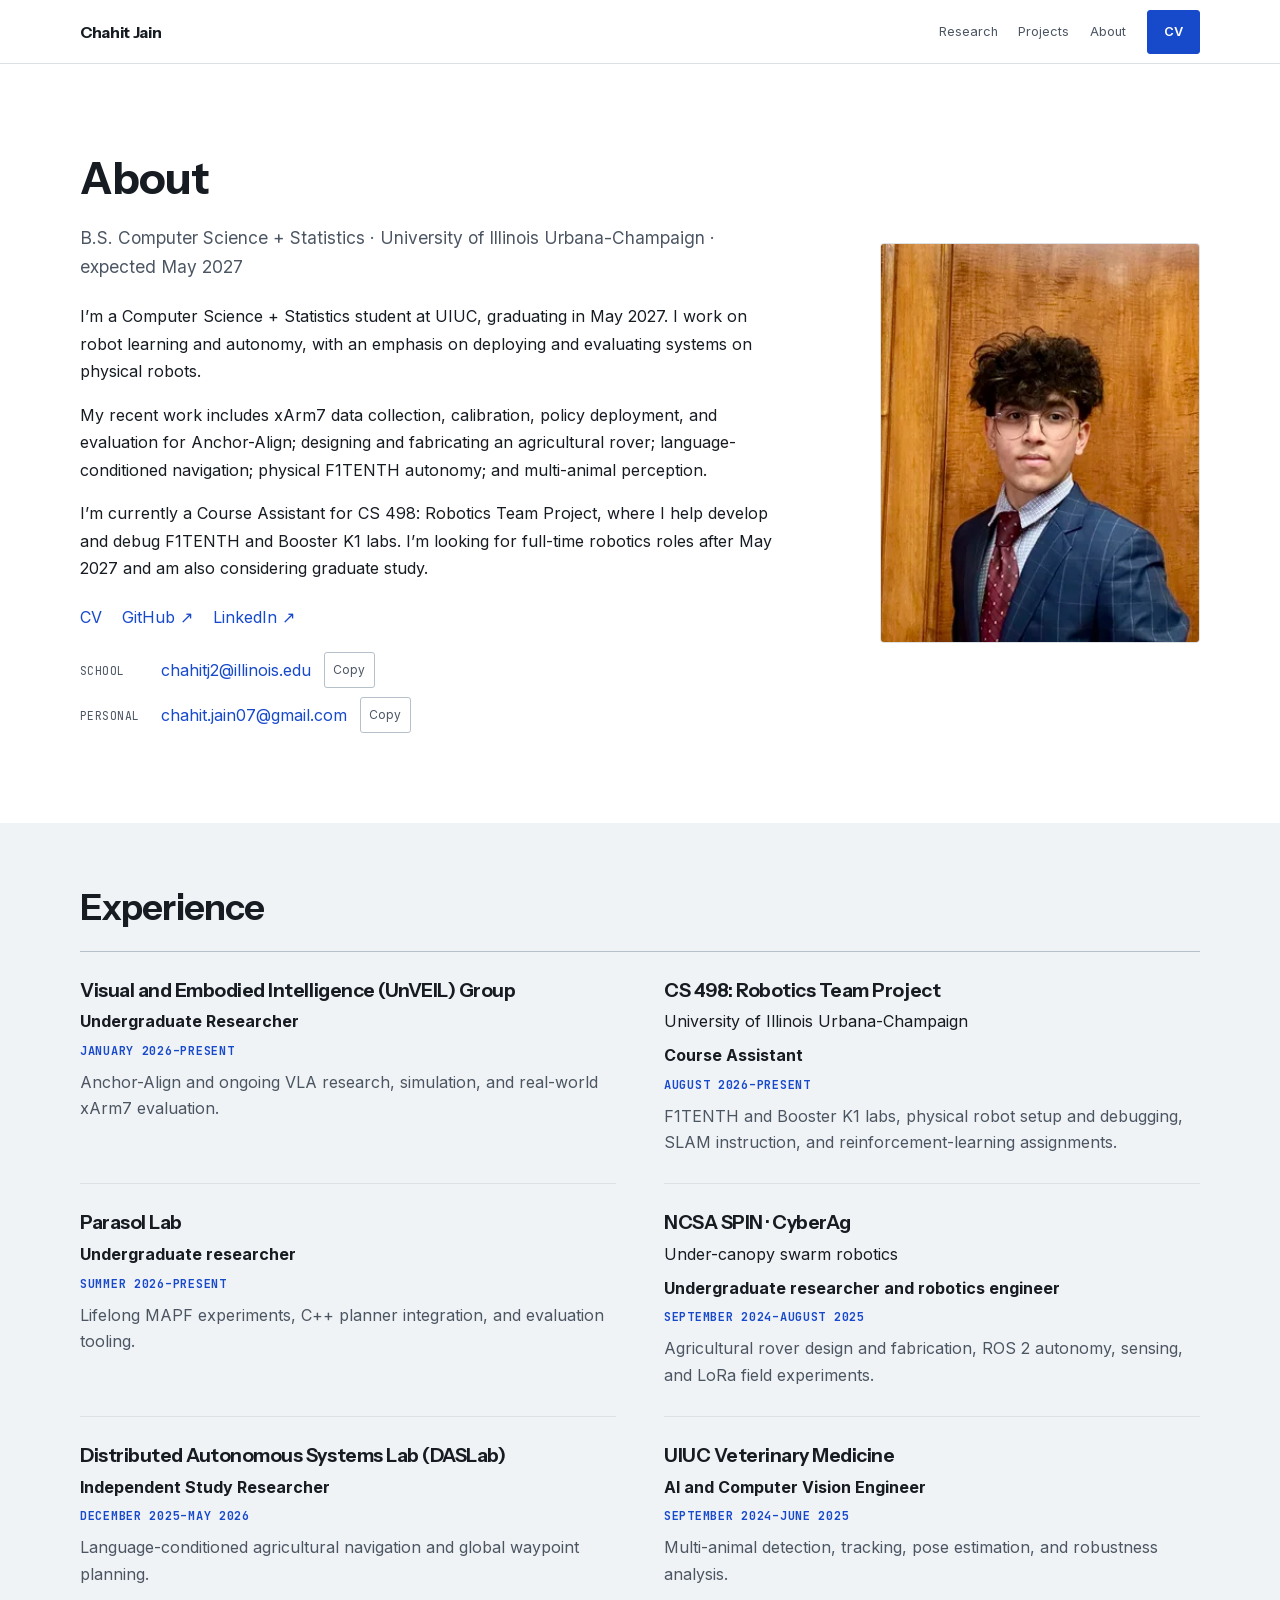
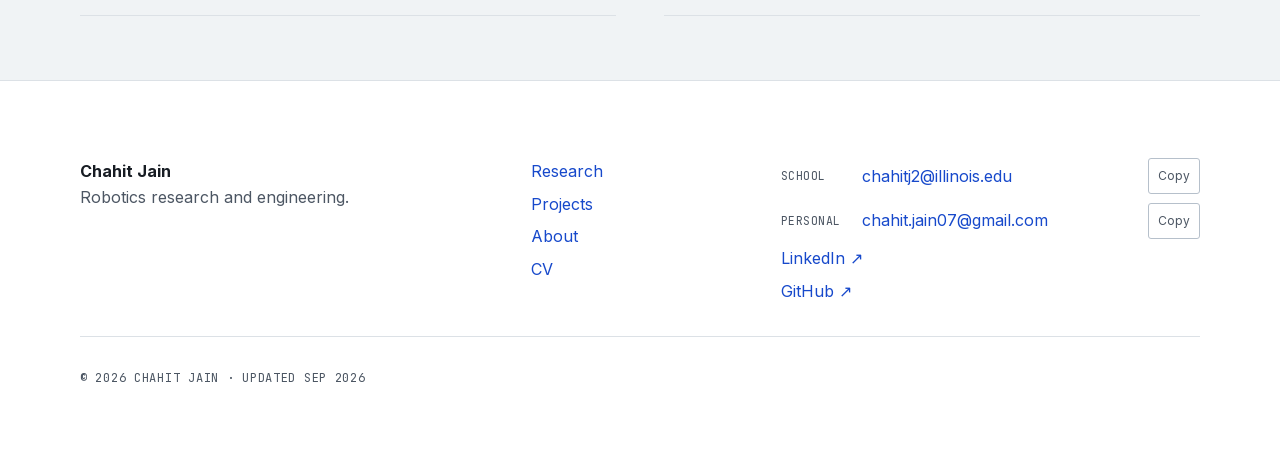
==== commit 2e1b62a4: "Refine project figure sizing" ====
--- a/about/index.html
+++ b/about/index.html
@@ -1,4 +1,4 @@
-<!DOCTYPE html><html lang="en"> <head><meta charset="UTF-8"><meta name="viewport" content="width=device-width"><meta name="description" content="Chahit Jain is a UIUC Computer Science + Statistics student working on robot learning, autonomy, physical robotics, perception, and planning."><link rel="canonical" href="https://chahitj.github.io/about/"><link rel="icon" href="/favicon.svg?v=2" type="image/svg+xml"><link rel="preload" href="/fonts/instrument-sans-latin.woff2" as="font" type="font/woff2" crossorigin><link rel="preload" href="/fonts/inter-latin.woff2" as="font" type="font/woff2" crossorigin><link rel="preload" href="/fonts/jetbrains-mono-latin.woff2" as="font" type="font/woff2" crossorigin><meta property="og:title" content="About — Chahit Jain"><meta property="og:description" content="Chahit Jain is a UIUC Computer Science + Statistics student working on robot learning, autonomy, physical robotics, perception, and planning."><meta property="og:type" content="website"><meta property="og:url" content="https://chahitj.github.io/about/"><meta property="og:image" content="https://chahitj.github.io/og-default.svg"><meta name="twitter:card" content="summary_large_image"><title>About — Chahit Jain</title><style>.about-hero[data-astro-cid-kh7btl4r]{display:grid;grid-template-columns:minmax(0,1fr) minmax(16rem,20rem);gap:clamp(2.5rem,7vw,6.5rem);align-items:start;padding-block:clamp(3rem,7vw,6rem)}.about-copy[data-astro-cid-kh7btl4r]{display:grid;gap:1.35rem;max-width:49rem}.degree[data-astro-cid-kh7btl4r]{max-width:48rem;color:var(--text-secondary);font-size:clamp(1rem,1.35vw,1.12rem)}.biography[data-astro-cid-kh7btl4r]{display:grid;gap:1rem;max-width:47rem;font-size:1rem;line-height:1.72}.portrait[data-astro-cid-kh7btl4r]{aspect-ratio:4 / 5;overflow:hidden;margin:0;border:1px solid var(--border);border-radius:4px;background:var(--bg-subtle)}.portrait[data-astro-cid-kh7btl4r] img{width:100%;height:100%;object-fit:cover;object-position:50% 42%}.timeline-section[data-astro-cid-kh7btl4r]{background:var(--bg-subtle)}.section-heading[data-astro-cid-kh7btl4r]{margin-bottom:1.5rem}.timeline[data-astro-cid-kh7btl4r]{display:grid;grid-template-columns:repeat(2,minmax(0,1fr));gap:0 3rem;padding:0;margin:0;border-top:1px solid var(--border-strong);list-style:none}.timeline[data-astro-cid-kh7btl4r] li[data-astro-cid-kh7btl4r]{display:grid;gap:.45rem;align-content:start;padding:1.75rem 0;border-bottom:1px solid var(--border)}.timeline[data-astro-cid-kh7btl4r] li[data-astro-cid-kh7btl4r]>p[data-astro-cid-kh7btl4r]:not(.eyebrow){max-width:58ch}@media(max-width:48rem){.about-hero[data-astro-cid-kh7btl4r]{grid-template-columns:1fr;gap:2rem;padding-block:2.25rem 3rem}.portrait[data-astro-cid-kh7btl4r]{grid-row:1;width:min(72vw,18rem)}.about-copy[data-astro-cid-kh7btl4r]{grid-row:2}.timeline[data-astro-cid-kh7btl4r]{grid-template-columns:1fr}}
+<!DOCTYPE html><html lang="en"> <head><meta charset="UTF-8"><meta name="viewport" content="width=device-width"><meta name="description" content="Chahit Jain is a UIUC Computer Science + Statistics student working on robot learning, autonomy, physical robotics, perception, and planning."><meta name="google-site-verification" content="mbrJ-8r3hzIk3YRbJgNDTZQ7f1m_qkfmmN1_8ac7Hiw"><link rel="canonical" href="https://chahitj.github.io/about/"><link rel="icon" href="/favicon.svg?v=2" type="image/svg+xml"><link rel="preload" href="/fonts/instrument-sans-latin.woff2" as="font" type="font/woff2" crossorigin><link rel="preload" href="/fonts/inter-latin.woff2" as="font" type="font/woff2" crossorigin><link rel="preload" href="/fonts/jetbrains-mono-latin.woff2" as="font" type="font/woff2" crossorigin><meta property="og:title" content="About — Chahit Jain"><meta property="og:description" content="Chahit Jain is a UIUC Computer Science + Statistics student working on robot learning, autonomy, physical robotics, perception, and planning."><meta property="og:type" content="website"><meta property="og:url" content="https://chahitj.github.io/about/"><meta property="og:image" content="https://chahitj.github.io/og-default.svg"><meta name="twitter:card" content="summary_large_image"><title>About — Chahit Jain</title><style>.about-hero[data-astro-cid-kh7btl4r]{display:grid;grid-template-columns:minmax(0,1fr) minmax(16rem,20rem);gap:clamp(2.5rem,7vw,6.5rem);align-items:start;padding-block:clamp(3rem,7vw,6rem)}.about-copy[data-astro-cid-kh7btl4r]{display:grid;gap:1.35rem;max-width:49rem}.degree[data-astro-cid-kh7btl4r]{max-width:48rem;color:var(--text-secondary);font-size:clamp(1rem,1.35vw,1.12rem)}.biography[data-astro-cid-kh7btl4r]{display:grid;gap:1rem;max-width:47rem;font-size:1rem;line-height:1.72}.portrait[data-astro-cid-kh7btl4r]{aspect-ratio:4 / 5;align-self:center;overflow:hidden;margin:0;border:1px solid var(--border);border-radius:4px;background:var(--bg-subtle)}.portrait[data-astro-cid-kh7btl4r] img{width:100%;height:100%;object-fit:cover;object-position:50% 42%}.timeline-section[data-astro-cid-kh7btl4r]{background:var(--bg-subtle)}.section-heading[data-astro-cid-kh7btl4r]{margin-bottom:1.5rem}.timeline[data-astro-cid-kh7btl4r]{display:grid;grid-template-columns:repeat(2,minmax(0,1fr));gap:0 3rem;padding:0;margin:0;border-top:1px solid var(--border-strong);list-style:none}.timeline[data-astro-cid-kh7btl4r] li[data-astro-cid-kh7btl4r]{display:grid;gap:.45rem;align-content:start;padding:1.75rem 0;border-bottom:1px solid var(--border)}.timeline[data-astro-cid-kh7btl4r] li[data-astro-cid-kh7btl4r]>p[data-astro-cid-kh7btl4r]:not(.eyebrow){max-width:58ch}@media(max-width:48rem){.about-hero[data-astro-cid-kh7btl4r]{grid-template-columns:1fr;gap:2rem;padding-block:2.25rem 3rem}.portrait[data-astro-cid-kh7btl4r]{grid-row:1;align-self:start;width:min(72vw,18rem)}.about-copy[data-astro-cid-kh7btl4r]{grid-row:2}.timeline[data-astro-cid-kh7btl4r]{grid-template-columns:1fr}}
 </style><link rel="stylesheet" href="/_astro/BaseLayout.DAoYmjkw.css"></head> <body> <a class="skip-link" href="#main">Skip to main content</a> <header class="site-header" data-header data-astro-cid-4z36i57k> <div class="container header-inner" data-astro-cid-4z36i57k> <a class="wordmark" href="/" data-astro-cid-4z36i57k>Chahit Jain</a> <nav class="desktop-nav" aria-label="Main" data-astro-cid-4z36i57k> <a href="/research" data-astro-cid-4z36i57k> Research </a><a href="/work" data-astro-cid-4z36i57k> Projects </a><a href="/about" data-astro-cid-4z36i57k> About </a> <a class="button" href="/cv" data-astro-cid-4z36i57k>CV</a> </nav> <a class="mobile-cv" href="/cv" data-astro-cid-4z36i57k>CV ↗</a> <button class="menu-button" type="button" aria-expanded="false" aria-controls="mobile-navigation" data-menu-toggle data-astro-cid-4z36i57k><span class="sr-only" data-astro-cid-4z36i57k>Open navigation</span><span aria-hidden="true" data-astro-cid-4z36i57k>Menu</span></button> </div> <nav id="mobile-navigation" class="mobile-nav" aria-label="Mobile" hidden data-mobile-menu data-astro-cid-4z36i57k> <div class="container mobile-links" data-astro-cid-4z36i57k> <a href="/research" data-astro-cid-4z36i57k> Research </a><a href="/work" data-astro-cid-4z36i57k> Projects </a><a href="/about" data-astro-cid-4z36i57k> About </a> <a href="/cv" data-astro-cid-4z36i57k>CV <span aria-hidden="true" data-astro-cid-4z36i57k>↓</span></a> <a href="mailto:chahitj2@illinois.edu" data-astro-cid-4z36i57k>Email ↗</a> <a href="https://www.linkedin.com/in/chahitj" data-astro-cid-4z36i57k>LinkedIn ↗</a> <a href="https://github.com/cj-innit-07" data-astro-cid-4z36i57k>GitHub ↗</a> </div> </nav> </header> <main id="main"> <header class="container about-hero" data-astro-cid-kh7btl4r> <div class="about-copy" data-astro-cid-kh7btl4r> <h1 data-astro-cid-kh7btl4r>About</h1> <p class="degree" data-astro-cid-kh7btl4r>
 B.S. Computer Science + Statistics · University of Illinois
         Urbana-Champaign · expected May 2027
